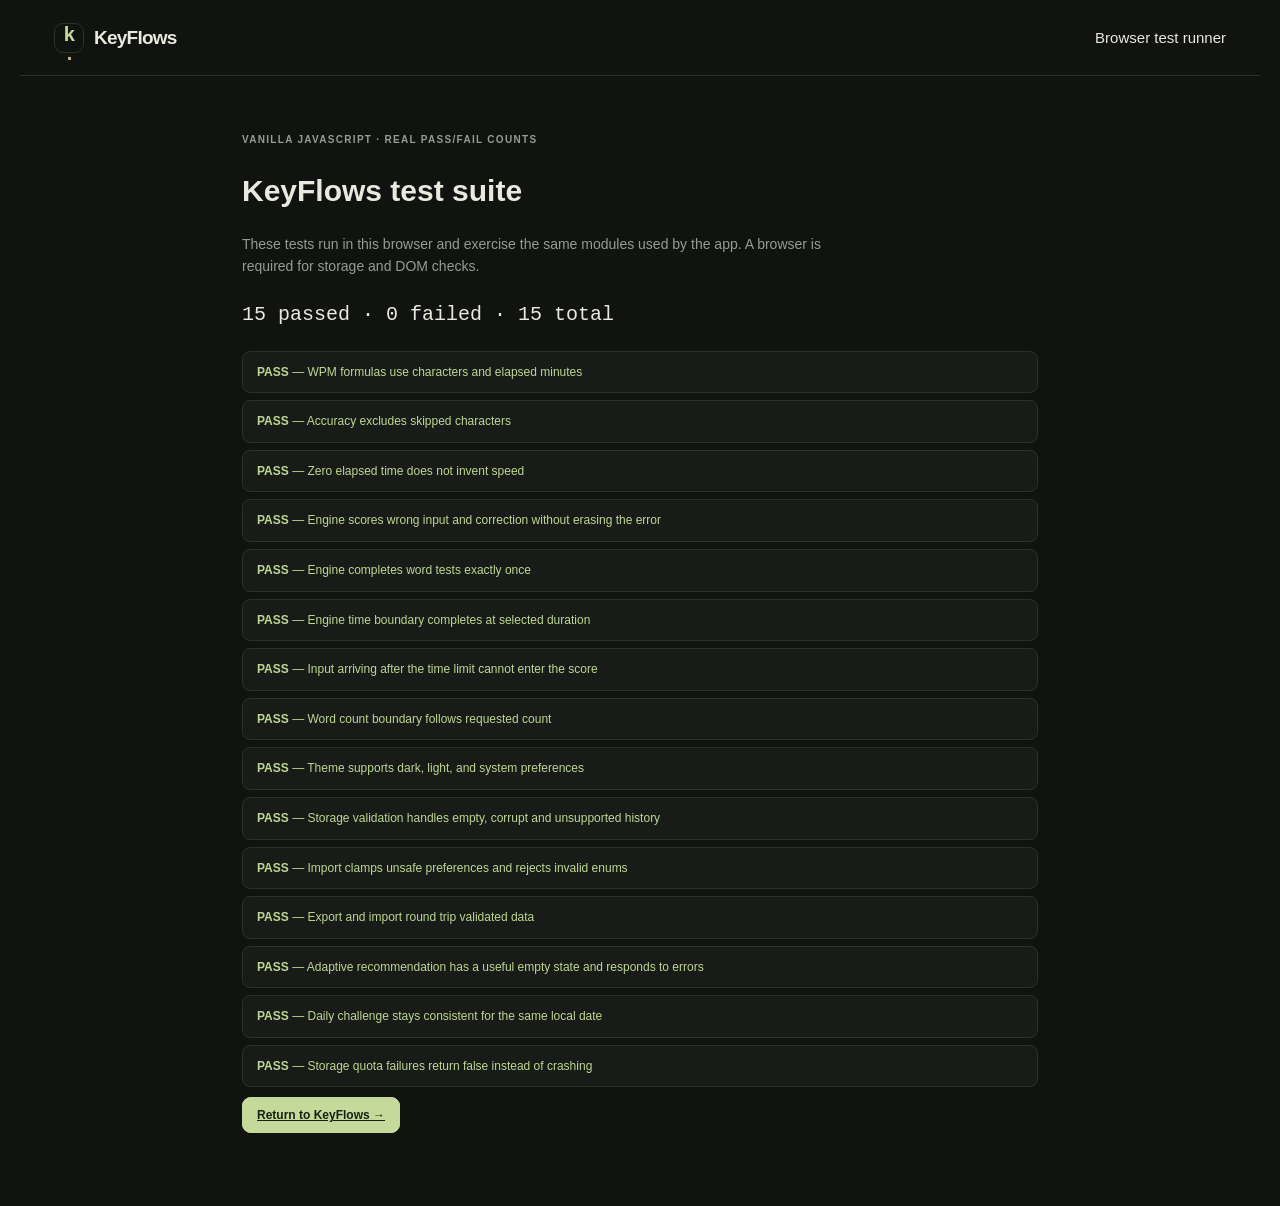
==== tests/index.html @ 038511fb "feat: build KeyFlows typing practice app" ====
<!doctype html><html lang="en"><head><meta charset="utf-8"><meta name="viewport" content="width=device-width,initial-scale=1"><title>KeyFlows browser tests</title><link rel="stylesheet" href="../css/styles.css"><link rel="stylesheet" href="../css/responsive.css"><style>main{max-width:860px}#test-results{list-style:none;padding:0}.test-result{padding:11px 14px;margin:7px 0;border:1px solid var(--line);border-radius:8px;background:var(--surface);font-size:12px}.pass{color:var(--good)}.fail{color:var(--bad)}.test-summary{font:20px var(--mono);margin:25px 0}</style></head><body><header class="topbar"><a class="brand" href="../"><span class="brand-mark">k<span>·</span></span><span>KeyFlows</span></a><span>Browser test runner</span></header><main><div class="eyebrow">VANILLA JAVASCRIPT · REAL PASS/FAIL COUNTS</div><h1>KeyFlows test suite</h1><p class="subhead">These tests run in this browser and exercise the same modules used by the app. A browser is required for storage and DOM checks.</p><div class="test-summary" id="summary" aria-live="polite">Running…</div><ul id="test-results"></ul><a class="button button-primary" href="../">Return to KeyFlows →</a></main><script type="module" src="tests.js"></script></body></html>
---- css/styles.css ----
:root{color-scheme:dark;--bg:#111311;--surface:#181b18;--surface-2:#202420;--surface-3:#272c27;--ink:#e8e9df;--muted:#969c91;--dim:#687066;--line:#2c322b;--accent:#c5d99a;--accent-ink:#152016;--warm:#d2b593;--bad:#ee8e84;--good:#bdd892;--shadow:0 24px 80px #0005;--radius:16px;--radius-sm:10px;--space:8px;--mono:ui-monospace,SFMono-Regular,Menlo,Monaco,Consolas,"Liberation Mono",monospace;--sans:Inter,-apple-system,BlinkMacSystemFont,"Segoe UI",sans-serif;--motion:180ms ease}
:root[data-theme="light"]{color-scheme:light;--bg:#f5f4ee;--surface:#fffefa;--surface-2:#eeede5;--surface-3:#e6e5dc;--ink:#242722;--muted:#70766d;--dim:#91958c;--line:#dcded4;--accent:#536d35;--accent-ink:#fff;--warm:#8a6540;--bad:#b1443a;--good:#55743c;--shadow:0 20px 60px #28301a1a}
*{box-sizing:border-box}html{scroll-behavior:smooth}body{margin:0;background:var(--bg);color:var(--ink);font:15px/1.55 var(--sans);min-height:100vh;transition:background var(--motion),color var(--motion)}button,input,select,textarea{font:inherit}button{color:inherit;cursor:pointer}button:focus-visible,a:focus-visible,select:focus-visible,input:focus-visible,textarea:focus-visible{outline:2px solid var(--accent);outline-offset:3px}button:disabled{opacity:.45;cursor:not-allowed}.sr-only{position:absolute;width:1px;height:1px;padding:0;margin:-1px;overflow:hidden;clip:rect(0,0,0,0);white-space:nowrap;border:0}.skip-link{position:fixed;top:-60px;left:16px;background:var(--accent);color:var(--accent-ink);padding:10px 16px;border-radius:8px;z-index:20}.skip-link:focus{top:12px}.topbar{height:76px;max-width:1240px;margin:auto;display:flex;align-items:center;justify-content:space-between;padding:0 34px;border-bottom:1px solid var(--line)}.brand{display:flex;align-items:center;gap:10px;color:var(--ink);text-decoration:none;font-weight:700;letter-spacing:-.04em;font-size:19px}.brand-mark{display:inline-grid;place-items:center;border:1px solid var(--line);border-radius:9px;width:30px;height:30px;font:700 20px var(--mono);color:var(--accent)}.brand-mark span{color:var(--warm)}.primary-nav{display:flex;gap:5px}.nav-link,.icon-button,.profile-pill{background:none;border:0;color:var(--muted);border-radius:9px}.nav-link{padding:9px 13px;font-size:13px}.nav-link:hover,.nav-link.active{background:var(--surface-2);color:var(--ink)}.top-actions{display:flex;align-items:center;gap:9px}.icon-button{width:38px;height:38px;border:1px solid var(--line);font-size:17px}.icon-button:hover,.profile-pill:hover{background:var(--surface-2);color:var(--ink)}.profile-pill{border:1px solid var(--line);padding:9px 12px;font-size:12px}.profile-pill span{margin-left:5px}main{max-width:1060px;margin:auto;padding:56px 32px 80px}.view{display:none;animation:appear .28s ease}.view.active{display:block}@keyframes appear{from{opacity:.5;transform:translateY(4px)}to{opacity:1;transform:none}}.hero-line{display:flex;align-items:flex-end;justify-content:space-between;margin-bottom:36px}.eyebrow{font-size:10px;font-weight:700;letter-spacing:.13em;color:var(--muted)}.live-dot,.status-dot{display:inline-block;width:7px;height:7px;background:var(--accent);border-radius:50%;margin-right:8px;vertical-align:middle}.hero-line h1,.section-heading h1{margin:10px 0 8px;font-size:clamp(36px,5vw,52px);letter-spacing:-.055em;line-height:1.08;font-weight:600}.hero-line h1 em,.section-heading h1 em{font-family:Georgia,serif;font-weight:400;color:var(--accent)}.subhead{color:var(--muted);margin:0;max-width:600px;font-size:14px}.streak-mini{display:flex;align-items:center;gap:12px;padding:13px 17px;border:1px solid var(--line);border-radius:12px;background:var(--surface);margin-bottom:3px}.streak-icon{font-size:22px;color:var(--warm)}.streak-mini b,.streak-mini small{display:block}.streak-mini b{font-size:13px}.streak-mini small{font-size:11px;color:var(--muted)}.practice-shell{border:1px solid var(--line);border-radius:18px;background:var(--surface);padding:20px 22px 14px;box-shadow:0 10px 38px #0000000a}.mode-toolbar{display:flex;align-items:center;gap:16px;flex-wrap:wrap;padding-bottom:16px;border-bottom:1px solid var(--line)}.segmented,.option-group{display:flex;align-items:center;background:var(--bg);border-radius:9px;padding:3px;gap:2px}.segment,.option{border:0;background:transparent;color:var(--muted);border-radius:7px;padding:7px 11px;font-size:12px}.segment.selected,.option.selected{background:var(--surface-3);color:var(--ink);box-shadow:0 1px 4px #0002}.option{font-family:var(--mono);padding:6px 9px}.select-wrap select,.field{border:1px solid var(--line);background:var(--surface);color:var(--ink);border-radius:8px;padding:8px 11px;font-size:12px}.toggle-label{font-size:12px;color:var(--muted);display:flex;gap:6px;align-items:center;cursor:pointer}.toggle-label input{accent-color:var(--accent);width:15px;height:15px}.hidden{display:none!important}.live-stats{display:flex;align-items:center;gap:28px;padding:21px 4px 17px}.metric{min-width:64px}.metric span,.result-metrics span,.stat-tile>span{display:block;font-size:9px;letter-spacing:.11em;color:var(--muted);font-weight:700}.metric strong{font:600 25px var(--mono);display:block;margin-top:1px}.timer-metric strong{color:var(--accent)}.timer-metric strong span{display:inline;font:400 13px var(--mono);letter-spacing:0;color:var(--muted)}.keyboard-hint{margin-left:auto;color:var(--dim);font-size:11px}kbd{font:11px var(--mono);padding:3px 6px;border:1px solid var(--line);border-radius:5px;color:var(--muted);background:var(--surface-2)}.keyboard-hint i{font-style:normal;padding:0 6px;color:var(--dim)}.typing-card{position:relative;background:var(--bg);border:1px solid var(--line);border-radius:12px;padding:17px 20px 12px;min-height:194px;cursor:text;overflow:hidden}.typing-meta,.typing-footer{display:flex;justify-content:space-between;align-items:center;color:var(--muted);font-size:11px}.text-action{background:none;border:0;color:var(--muted);padding:4px 0;font-size:11px}.text-action:hover{color:var(--accent)}.text-action span{color:var(--accent);padding-left:4px}.typing-text{height:106px;overflow:hidden;position:relative;padding-top:18px;font:20px/1.75 var(--mono);letter-spacing:.015em;color:var(--dim);word-break:break-word;user-select:none}.char{position:relative;white-space:pre}.char.correct{color:var(--ink)}.char.incorrect{color:var(--bad);background:#ee8e8420;border-radius:2px;text-decoration:underline;text-decoration-color:var(--bad);text-underline-offset:4px}.char.current:before{content:"";position:absolute;left:-1px;top:1px;bottom:0;width:2px;background:var(--accent);animation:blink 1s step-end infinite}.char.current{color:var(--ink)}@keyframes blink{50%{opacity:0}}.typing-input{position:absolute;opacity:.01;width:1px;height:1px;top:40%;left:50%;resize:none;border:0;padding:0}.start-overlay{position:absolute;inset:37px 0 36px;border:0;background:linear-gradient(90deg,transparent,#111311e8 20%,#111311e8 80%,transparent);color:var(--ink);display:flex;gap:11px;align-items:center;justify-content:center;font-size:13px;opacity:1;transition:opacity var(--motion)}:root[data-theme="light"] .start-overlay{background:linear-gradient(90deg,transparent,#f5f4eeed 20%,#f5f4eeed 80%,transparent)}.start-overlay.hidden{opacity:0;pointer-events:none}.play-icon{width:26px;height:26px;display:grid;place-items:center;border-radius:50%;background:var(--accent);color:var(--accent-ink);font-size:12px}.typing-footer{margin-top:12px;font-size:10px}.key-icon{font-size:15px;margin-right:6px}.below-practice{display:flex;align-items:center;justify-content:space-between;padding:15px 2px 0}.quiet-button{border:0;background:transparent;color:var(--muted);font-size:11px;padding:6px}.quiet-button:hover{color:var(--ink)}.quiet-button>span{font-size:16px;color:var(--accent);vertical-align:-1px;margin-right:4px}.quiet-button kbd{margin-left:5px}.privacy-note{font-size:10px;color:var(--dim)}.privacy-note span{padding:0 6px}.next-exercise{margin-top:26px;border:1px solid var(--line);border-radius:14px;background:linear-gradient(110deg,var(--surface),var(--bg));padding:20px 23px;display:flex;align-items:center;gap:16px}.next-icon,.card-icon{display:grid;place-items:center;flex:none;width:40px;height:40px;background:var(--surface-3);border-radius:12px;color:var(--accent);font-size:20px}.next-copy{flex:1}.next-copy h2{font-size:15px;margin:5px 0 2px;font-weight:600}.next-copy p{font-size:11px;color:var(--muted);margin:0}.button{border-radius:9px;padding:10px 14px;border:1px solid var(--line);font-size:12px;font-weight:600;transition:transform var(--motion),background var(--motion)}.button:hover{transform:translateY(-1px)}.button span{margin-left:8px}.button-primary{background:var(--accent);color:var(--accent-ink);border-color:var(--accent)}.button-primary:hover{filter:brightness(1.05)}.button-secondary{background:var(--surface-2);color:var(--ink)}.button-secondary:hover{background:var(--surface-3)}.button-danger{background:transparent;border-color:#b1443a66;color:var(--bad)}.section-heading{display:flex;justify-content:space-between;align-items:flex-end;margin-bottom:30px}.section-heading h1{font-size:42px}.section-heading .button{margin-bottom:5px}.practice-grid{display:grid;grid-template-columns:1.35fr 1fr;gap:16px}.coach-card,.goal-card,.chart-card,.stat-tile,.challenge-card{border:1px solid var(--line);background:var(--surface);border-radius:15px;padding:23px}.coach-card{background:linear-gradient(140deg,var(--surface),var(--surface-2));}.coach-card .card-icon{margin-bottom:21px}.coach-card h2,.goal-card h2{font-size:21px;letter-spacing:-.03em;margin:8px 0}.coach-card p,.goal-card p{font-size:12px;color:var(--muted);max-width:440px}.weakness-tags{display:flex;gap:7px;margin:20px 0}.weakness-tags span{font-size:10px;padding:5px 9px;border:1px solid var(--line);border-radius:99px;color:var(--muted)}.goal-progress{display:flex;align-items:center;gap:15px;margin:23px 0}.goal-progress b,.goal-progress small{display:block}.goal-progress b{font:15px var(--mono)}.goal-progress small{font-size:10px;color:var(--muted);margin-top:3px}.ring{width:60px;height:60px;border-radius:50%;display:grid;place-items:center;background:conic-gradient(var(--accent) 0deg,var(--surface-3) 0);position:relative}.ring:before{content:"";position:absolute;inset:6px;border-radius:50%;background:var(--surface)}.ring span{z-index:1;font:11px var(--mono)}.field-label{display:block;font-size:11px;color:var(--muted);margin:13px 0 7px}.field{width:100%;font-size:12px}.subsection-title{font-size:16px;margin:35px 0 14px}.exercise-grid,.lesson-grid{display:grid;grid-template-columns:repeat(3,1fr);gap:12px}.exercise-card,.lesson-card{border:1px solid var(--line);background:var(--surface);border-radius:12px;padding:17px;text-align:left;transition:border var(--motion),transform var(--motion)}.exercise-card:hover,.lesson-card:hover{border-color:var(--accent);transform:translateY(-2px)}.exercise-card b,.exercise-card span,.lesson-card b,.lesson-card span{display:block}.exercise-card b,.lesson-card b{font-size:13px;margin:8px 0 4px}.exercise-card span,.lesson-card span{font-size:11px;color:var(--muted)}.exercise-card i,.lesson-number{font-style:normal;color:var(--accent);font:12px var(--mono)}.lesson-card{min-height:136px}.lesson-active{margin-top:26px;border:1px solid var(--line);background:var(--surface);border-radius:15px;padding:24px}.lesson-copy h2{font-size:25px;margin:7px 0}.lesson-copy p{color:var(--muted);font-size:13px}.lesson-target{font:18px/1.8 var(--mono);color:var(--dim);padding:20px;border-radius:10px;background:var(--bg);margin:20px 0;word-break:break-word}.date-badge{border:1px solid var(--line);border-radius:9px;padding:9px 13px;font-size:11px;color:var(--muted)}.challenge-card{padding:25px}.challenge-top{display:flex;align-items:center;gap:14px}.challenge-mark{font-size:27px;color:var(--warm)}.challenge-top h2{margin:2px 0;font-size:20px}.local-badge{margin-left:auto;color:var(--muted);font-size:9px;letter-spacing:.1em;border:1px solid var(--line);border-radius:20px;padding:6px 9px}.challenge-card>p{font-size:12px;color:var(--muted)}.challenge-sample{font:17px/1.7 var(--mono);color:var(--muted);background:var(--bg);padding:18px;border-radius:9px;margin:20px 0}.challenge-bottom{display:flex;align-items:center;justify-content:space-between}.challenge-bottom strong{display:block;font:20px var(--mono);margin-top:4px}.notice{display:flex;gap:10px;margin-top:15px;padding:13px;border:1px solid var(--line);border-radius:10px;color:var(--muted);font-size:11px}.notice p{margin:0}.notice>span{color:var(--accent)}.history-list{border:1px solid var(--line);border-radius:12px;overflow:hidden;background:var(--surface)}.empty-state{color:var(--muted);font-size:12px;padding:24px;text-align:center}.history-row{display:grid;grid-template-columns:1fr 90px 80px 100px;gap:12px;padding:13px 16px;border-bottom:1px solid var(--line);align-items:center;font-size:11px}.history-row:last-child{border-bottom:0}.history-row strong{font:14px var(--mono)}.history-row small{color:var(--muted);display:block}.history-row .row-date{color:var(--muted)}.stat-grid{display:grid;grid-template-columns:repeat(4,1fr);gap:12px;margin-bottom:15px}.stat-tile strong{display:block;font:28px var(--mono);margin:12px 0 0}.stat-tile small{font-size:10px;color:var(--muted)}.charts-grid{display:grid;grid-template-columns:1fr 1fr;gap:14px}.chart-card{padding:20px}.chart-heading{display:flex;justify-content:space-between;align-items:center}.chart-heading h2{font-size:15px;margin:4px 0}.chart-unit{font:9px var(--mono);color:var(--muted)}.chart-card svg{width:100%;height:auto;margin-top:14px;overflow:visible}.chart-card svg text{fill:var(--muted);font:11px var(--sans)}.chart-card svg .grid-line{stroke:var(--line);stroke-dasharray:3 5}.chart-card svg .chart-line{fill:none;stroke:var(--accent);stroke-width:2.5}.chart-card svg .chart-area{fill:var(--accent);opacity:.11}.chart-card svg .chart-point{fill:var(--surface);stroke:var(--accent);stroke-width:2}.history-heading{display:flex;align-items:center;justify-content:space-between;margin:30px 0 12px}.history-heading h2{font-size:16px;margin:0}.history-heading span{font-size:10px;color:var(--muted)}.site-footer{max-width:1240px;margin:auto;padding:18px 34px 25px;display:flex;justify-content:space-between;border-top:1px solid var(--line);color:var(--muted);font-size:10px}.site-footer b{color:var(--warm);padding-left:3px}.dialog{border:1px solid var(--line);border-radius:18px;background:var(--surface);color:var(--ink);padding:27px;width:min(500px,calc(100vw - 30px));max-height:90vh;overflow:auto;box-shadow:var(--shadow)}dialog::backdrop{background:#080a08b8;backdrop-filter:blur(3px)}.dialog h2{margin:6px 0 20px;font-size:25px;letter-spacing:-.03em}.dialog-close{position:absolute;right:16px;top:14px;width:30px;height:30px;border:0;border-radius:50%;background:var(--surface-2);font-size:20px;color:var(--muted)}.dialog-close:hover{color:var(--ink)}.settings-section .field-label span{float:right;color:var(--dim);font-size:9px}.settings-buttons{display:flex;flex-wrap:wrap;gap:7px;margin-top:18px}.settings-buttons .button{font-size:10px}.privacy-explainer{font-size:11px;color:var(--muted);margin:20px 0 0}.result-dialog{width:min(620px,calc(100vw - 28px));padding:18px}.result-card{border:1px solid var(--line);background:var(--bg);border-radius:12px;padding:25px}.result-brand{display:flex;align-items:center;gap:8px;font-weight:700;font-size:13px}.result-brand .brand-mark{width:25px;height:25px;font-size:16px}.result-tag{margin-left:auto;font-size:9px;color:var(--muted);letter-spacing:.13em}.result-headline{margin:29px 0 18px}.result-headline h2{margin:5px 0 0;font:26px Georgia,serif;color:var(--accent)}.result-metrics{display:grid;grid-template-columns:1.3fr 1fr 1fr;border-top:1px solid var(--line);border-bottom:1px solid var(--line);padding:18px 0}.result-metrics strong{font:24px var(--mono);display:block;margin-top:4px}.result-primary strong{font-size:43px;color:var(--accent)}.result-detail{display:flex;gap:22px;padding:15px 0;color:var(--muted);font-size:10px}.result-detail b{color:var(--ink)}.result-comparison{font-size:11px;color:var(--muted);border-top:1px solid var(--line);padding-top:13px}.result-footer{font:italic 13px Georgia,serif;color:var(--warm);text-align:right;margin-top:17px}.result-actions{display:flex;align-items:center;justify-content:center;gap:9px;padding:15px 0 6px}.result-recommend{padding:10px 6px;border-top:1px solid var(--line)}.result-recommend p{font-size:11px;color:var(--muted);margin:5px 0}.formula-list p,.shortcut-list p{display:grid;grid-template-columns:130px 1fr;gap:10px;border-bottom:1px solid var(--line);padding:10px 0;margin:0;font-size:11px}.formula-list b{color:var(--accent)}.formula-list span,.shortcut-list span{color:var(--muted)}.shortcut-list h3{font-size:13px;margin:23px 0 8px}.shortcut-list p{grid-template-columns:150px 1fr;align-items:center}.shortcut-list kbd{margin-right:3px}.full-button{width:100%;margin-top:15px}.dialog>.subhead{margin:-10px 0 15px}.toast-region{position:fixed;bottom:22px;left:50%;transform:translateX(-50%);z-index:30;display:grid;gap:8px}.toast{padding:10px 15px;border-radius:9px;background:var(--surface-3);border:1px solid var(--line);box-shadow:var(--shadow);font-size:12px;animation:appear .2s ease}.field::placeholder{color:var(--dim)}
@media(prefers-reduced-motion:reduce){*,*:before,*:after{scroll-behavior:auto!important;animation-duration:.01ms!important;animation-iteration-count:1!important;transition-duration:.01ms!important}}
.milestone-card{display:grid;grid-template-columns:44px 1fr 1fr;align-items:center;gap:14px;padding:16px;border:1px solid var(--line);background:var(--surface);border-radius:12px;margin:13px 0}.level-mark{width:42px;height:42px;border-radius:50%;display:grid;place-items:center;background:var(--accent);color:var(--accent-ink);font:16px var(--mono)}.milestone-copy b,.milestone-copy span{display:block}.milestone-copy b{font-size:13px}.milestone-copy span{font-size:10px;color:var(--muted)}.xp-track{height:6px;border-radius:6px;background:var(--surface-3);overflow:hidden}.xp-track span{display:block;width:0;height:100%;background:var(--accent);transition:width .3s ease}.badge-grid{display:grid;grid-template-columns:repeat(5,1fr);gap:8px;margin-top:10px}.badge{display:flex;align-items:center;gap:7px;padding:9px;border:1px solid var(--line);background:var(--surface);border-radius:9px;color:var(--dim);font-size:9px}.badge span{font-size:14px}.badge.earned{border-color:color-mix(in srgb,var(--accent) 45%,var(--line));color:var(--ink)}.badge.earned span{color:var(--accent)}.challenge-actions{display:flex;gap:8px;flex-wrap:wrap;justify-content:flex-end}.result-trend{font-size:10px;color:var(--muted);padding:10px 0 0}.char.correct{text-decoration:underline;text-decoration-style:dotted;text-decoration-color:var(--good);text-underline-offset:4px}
---- css/responsive.css ----
@media(max-width:900px){.topbar{padding:0 22px}.primary-nav{gap:0}.nav-link{padding:9px}.profile-pill span{display:none}main{padding:45px 24px 65px}.mode-toolbar{gap:10px}.live-stats{gap:19px}.keyboard-hint{font-size:0}.keyboard-hint kbd,.keyboard-hint i{font-size:10px}.stat-grid{grid-template-columns:repeat(2,1fr)}}
@media(max-width:650px){.topbar{height:auto;min-height:66px;flex-wrap:wrap;padding:12px 17px;gap:10px}.brand{font-size:17px}.primary-nav{order:3;overflow:auto;width:100%;justify-content:space-between}.nav-link{font-size:11px;padding:7px 9px;white-space:nowrap}.top-actions{margin-left:auto}.top-actions .profile-pill{display:none}main{padding:34px 16px 55px}.hero-line{align-items:flex-start;gap:15px;flex-direction:column;margin-bottom:25px}.hero-line h1,.section-heading h1{font-size:38px}.streak-mini{padding:8px 11px}.practice-shell{padding:13px 12px 10px}.mode-toolbar{gap:8px}.segmented{order:0}.select-wrap{margin-left:auto}.toggle-label{font-size:10px}.live-stats{display:grid;grid-template-columns:repeat(4,1fr);gap:8px;padding:17px 3px 13px}.metric{min-width:0}.metric strong{font-size:20px}.keyboard-hint{grid-column:1/-1;margin:0;font-size:10px}.keyboard-hint kbd,.keyboard-hint i{font-size:9px}.typing-card{padding:13px;min-height:190px}.typing-text{font-size:17px;height:110px;line-height:1.7}.typing-meta{font-size:9px}.typing-footer{font-size:9px}.below-practice{gap:5px;flex-wrap:wrap}.privacy-note{order:3;width:100%;text-align:center}.quiet-button{font-size:10px}.next-exercise{align-items:flex-start;flex-wrap:wrap;padding:16px;gap:11px}.next-copy{min-width:calc(100% - 55px)}.next-exercise .button{margin-left:51px}.section-heading{align-items:flex-start;gap:10px;flex-direction:column}.section-heading h1{font-size:34px}.section-heading .button{margin:0}.practice-grid,.charts-grid{grid-template-columns:1fr}.exercise-grid,.lesson-grid{grid-template-columns:1fr 1fr}.coach-card,.goal-card,.chart-card,.challenge-card{padding:17px}.stat-grid{gap:8px}.stat-tile{padding:13px}.stat-tile strong{font-size:23px}.stat-tile>span{font-size:8px}.stat-tile small{font-size:9px}.challenge-top{flex-wrap:wrap}.local-badge{margin-left:0}.challenge-bottom{align-items:flex-start;gap:14px;flex-direction:column}.challenge-actions{justify-content:flex-start}.history-row{grid-template-columns:1fr 58px 65px;gap:7px;padding:11px}.history-row .row-date{display:none}.site-footer{padding:16px;gap:8px;flex-wrap:wrap}.site-footer>span:nth-child(2){display:none}.result-detail{gap:11px;flex-wrap:wrap}.result-metrics strong{font-size:20px}.result-primary strong{font-size:36px}.result-card{padding:18px}.result-actions{flex-wrap:wrap}.formula-list p{grid-template-columns:95px 1fr}.shortcut-list p{grid-template-columns:130px 1fr}.milestone-card{grid-template-columns:42px 1fr}.xp-track{grid-column:1/-1}.badge-grid{grid-template-columns:repeat(2,1fr)}}
@media(max-width:390px){.segment{padding:7px 8px;font-size:10px}.option{padding:6px 7px}.toggle-label{font-size:9px}.typing-text{font-size:15px}.exercise-grid,.lesson-grid{grid-template-columns:1fr}.streak-mini{width:100%}}
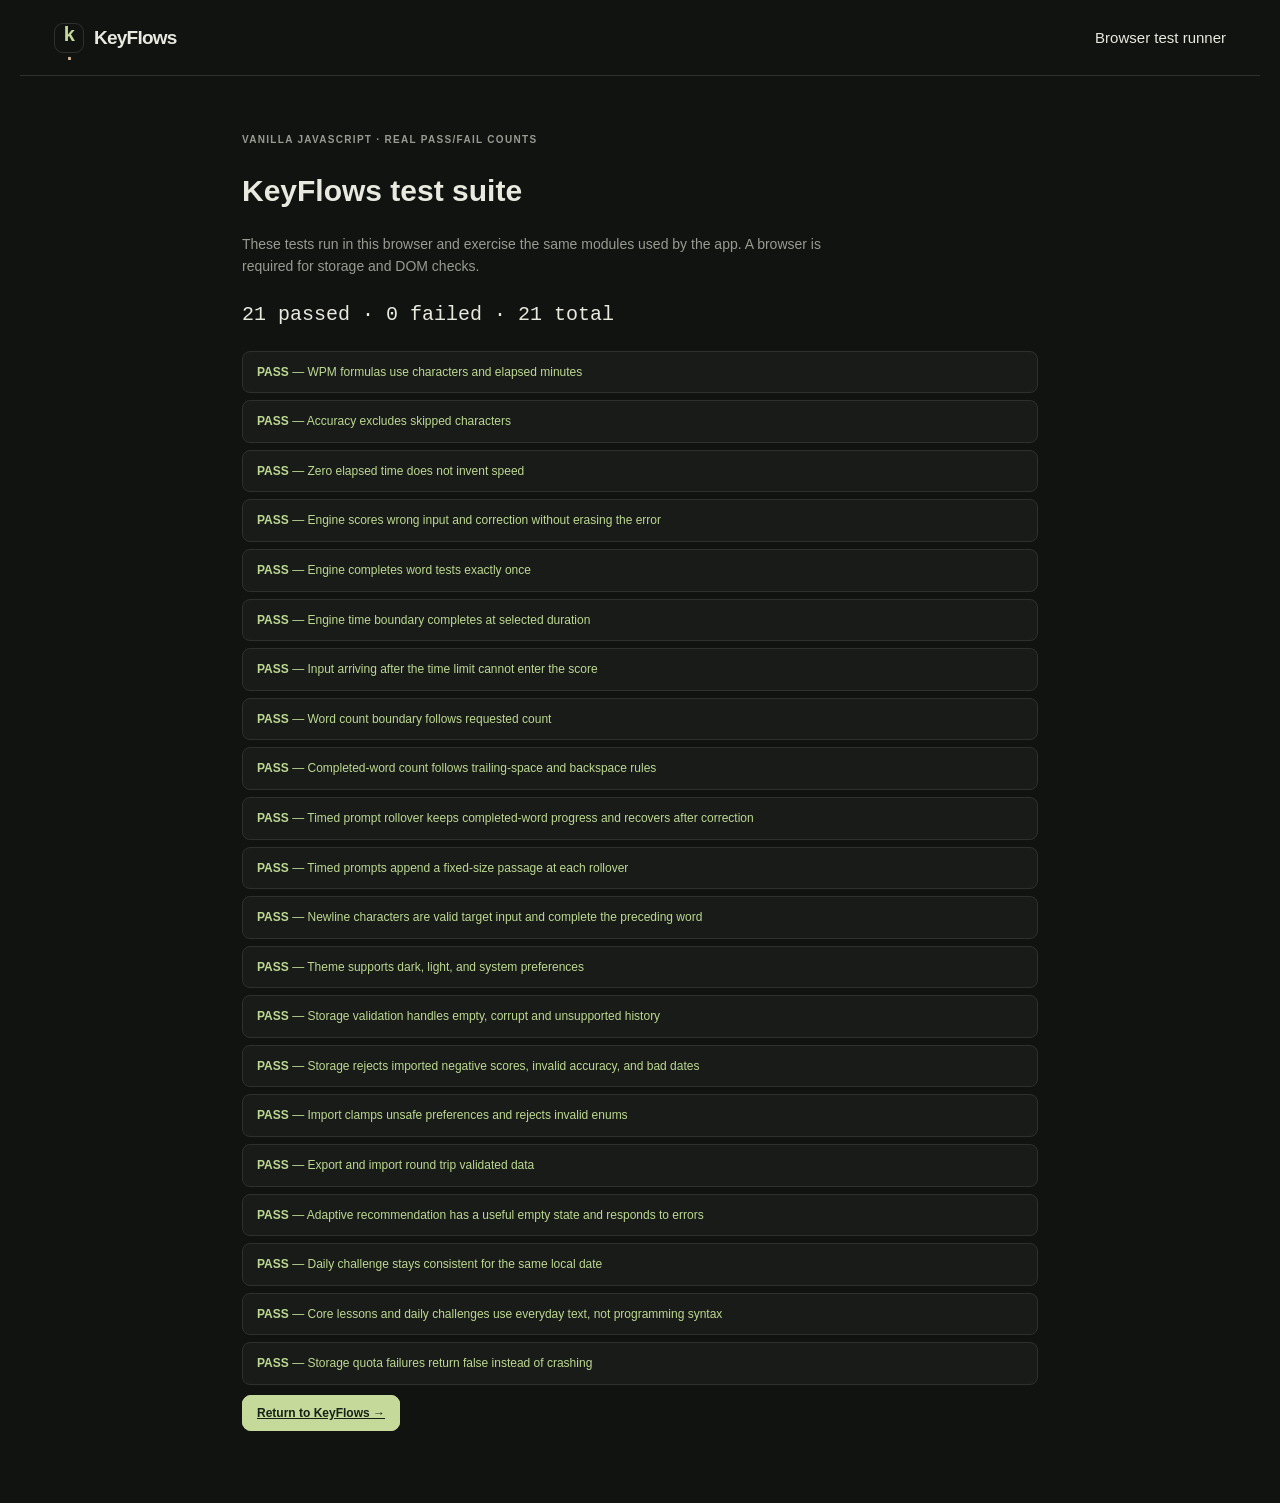
==== commit b2ab203e: "fix: polish KeyFlows typing experience" ====
--- a/tests/index.html
+++ b/tests/index.html
@@ -1 +1 @@
-<!doctype html><html lang="en"><head><meta charset="utf-8"><meta name="viewport" content="width=device-width,initial-scale=1"><title>KeyFlows browser tests</title><link rel="stylesheet" href="../css/styles.css"><link rel="stylesheet" href="../css/responsive.css"><style>main{max-width:860px}#test-results{list-style:none;padding:0}.test-result{padding:11px 14px;margin:7px 0;border:1px solid var(--line);border-radius:8px;background:var(--surface);font-size:12px}.pass{color:var(--good)}.fail{color:var(--bad)}.test-summary{font:20px var(--mono);margin:25px 0}</style></head><body><header class="topbar"><a class="brand" href="../"><span class="brand-mark">k<span>·</span></span><span>KeyFlows</span></a><span>Browser test runner</span></header><main><div class="eyebrow">VANILLA JAVASCRIPT · REAL PASS/FAIL COUNTS</div><h1>KeyFlows test suite</h1><p class="subhead">These tests run in this browser and exercise the same modules used by the app. A browser is required for storage and DOM checks.</p><div class="test-summary" id="summary" aria-live="polite">Running…</div><ul id="test-results"></ul><a class="button button-primary" href="../">Return to KeyFlows →</a></main><script type="module" src="tests.js"></script></body></html>
+<!doctype html><html lang="en"><head><meta charset="utf-8"><meta name="viewport" content="width=device-width,initial-scale=1"><title>KeyFlows browser tests</title><link rel="stylesheet" href="../css/styles.css"><link rel="stylesheet" href="../css/responsive.css"><style>main{max-width:860px}#test-results{list-style:none;padding:0}.test-result{padding:11px 14px;margin:7px 0;border:1px solid var(--line);border-radius:8px;background:var(--surface);font-size:12px}.pass{color:var(--good)}.fail{color:var(--bad)}.test-summary{font:20px var(--mono);margin:25px 0}</style></head><body><header class="topbar"><a class="brand" href="../"><span class="brand-mark">k<span>·</span></span><span>KeyFlows</span></a><span>Browser test runner</span></header><main><div class="eyebrow">VANILLA JAVASCRIPT · REAL PASS/FAIL COUNTS</div><h1>KeyFlows test suite</h1><p class="subhead">These tests run in this browser and exercise the same modules used by the app. A browser is required for storage and DOM checks.</p><div class="test-summary" id="summary" aria-live="polite">Running…</div><ul id="test-results"></ul><a class="button button-primary" href="../">Return to KeyFlows →</a></main><script type="module" src="tests.js?v=1.1.3"></script></body></html>
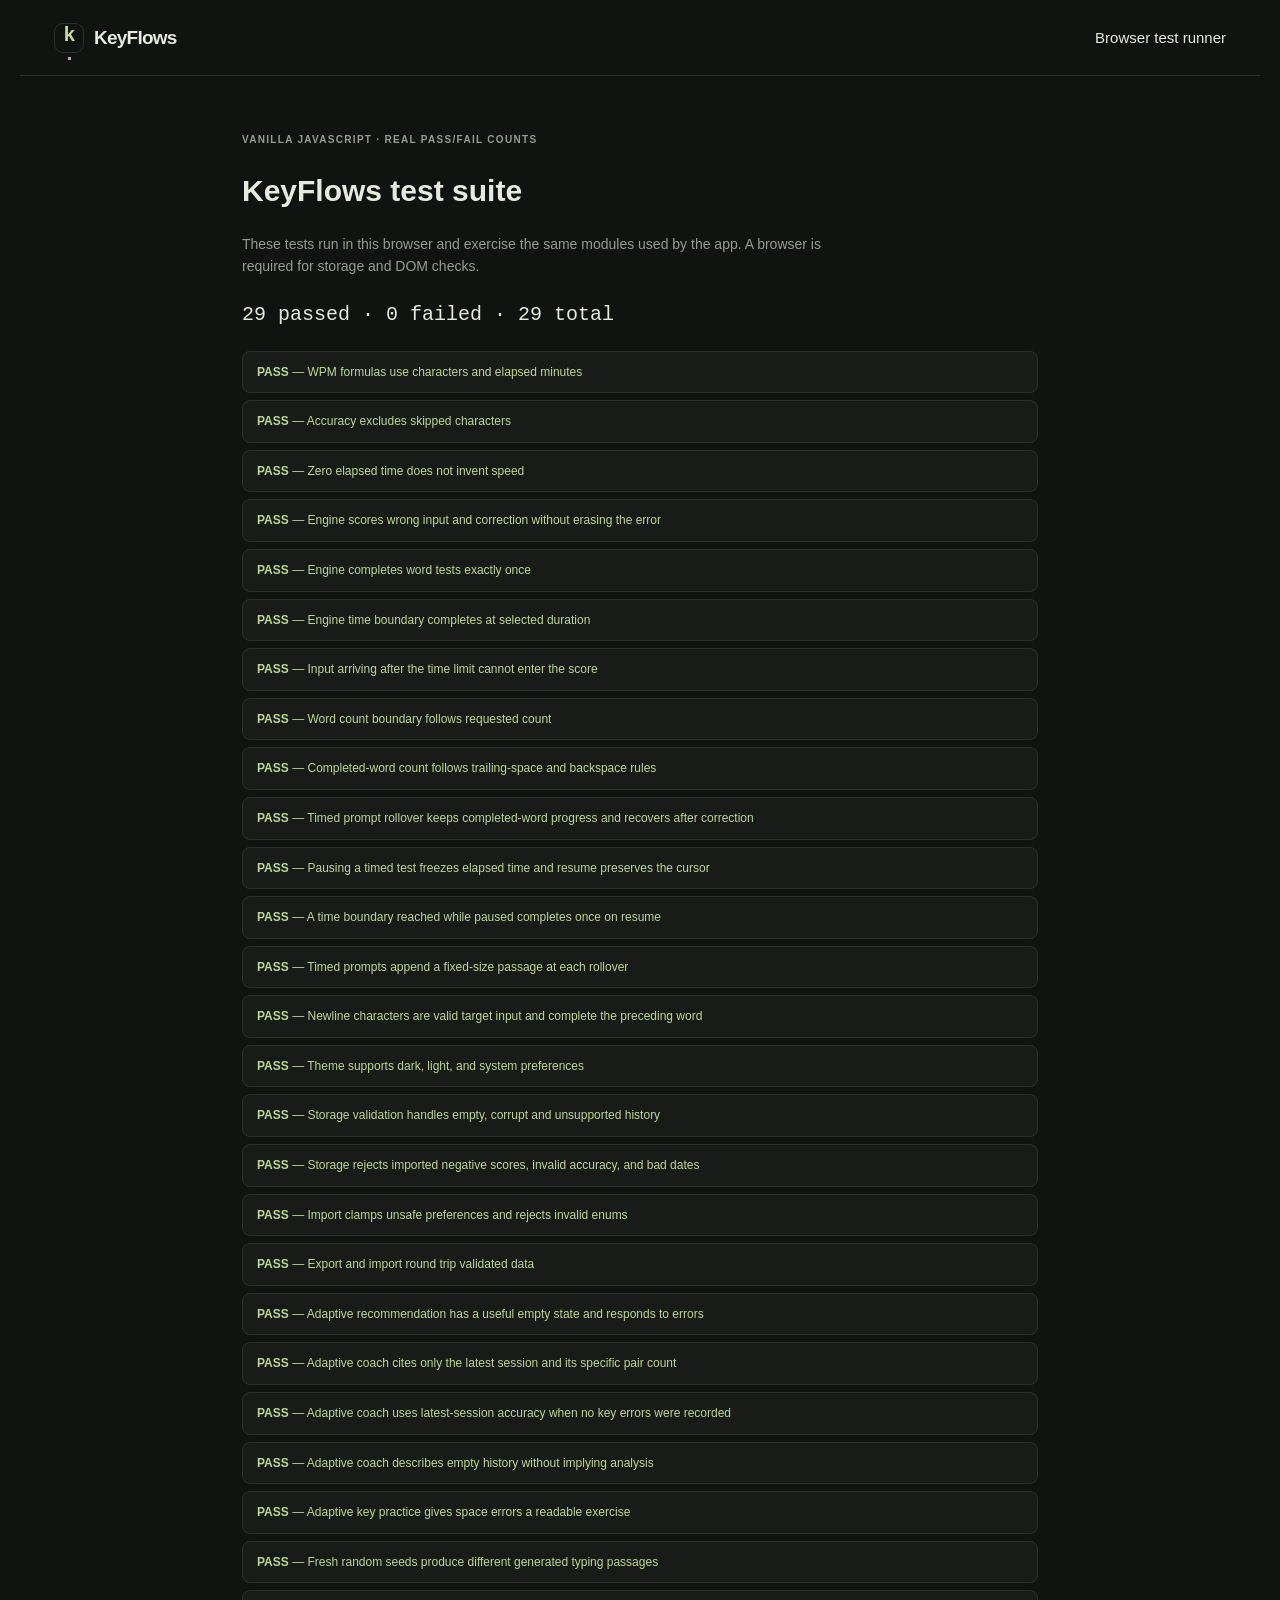
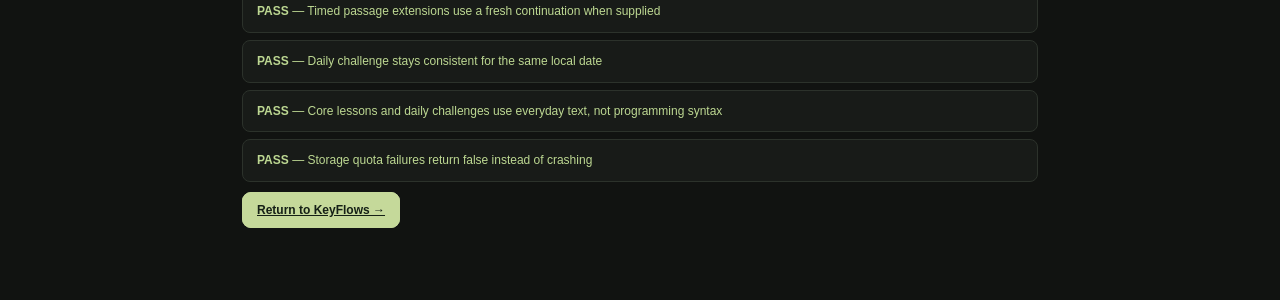
==== commit 50e5a366: "feat: personalize and polish KeyFlows practice Expand and clarify the typing stage, randomize genera" ====
--- a/tests/index.html
+++ b/tests/index.html
@@ -1 +1,33 @@
-<!doctype html><html lang="en"><head><meta charset="utf-8"><meta name="viewport" content="width=device-width,initial-scale=1"><title>KeyFlows browser tests</title><link rel="stylesheet" href="../css/styles.css"><link rel="stylesheet" href="../css/responsive.css"><style>main{max-width:860px}#test-results{list-style:none;padding:0}.test-result{padding:11px 14px;margin:7px 0;border:1px solid var(--line);border-radius:8px;background:var(--surface);font-size:12px}.pass{color:var(--good)}.fail{color:var(--bad)}.test-summary{font:20px var(--mono);margin:25px 0}</style></head><body><header class="topbar"><a class="brand" href="../"><span class="brand-mark">k<span>·</span></span><span>KeyFlows</span></a><span>Browser test runner</span></header><main><div class="eyebrow">VANILLA JAVASCRIPT · REAL PASS/FAIL COUNTS</div><h1>KeyFlows test suite</h1><p class="subhead">These tests run in this browser and exercise the same modules used by the app. A browser is required for storage and DOM checks.</p><div class="test-summary" id="summary" aria-live="polite">Running…</div><ul id="test-results"></ul><a class="button button-primary" href="../">Return to KeyFlows →</a></main><script type="module" src="tests.js?v=1.1.3"></script></body></html>
+<!doctype html>
+<html lang="en">
+<head>
+  <meta charset="utf-8">
+  <meta name="viewport" content="width=device-width,initial-scale=1">
+  <title>KeyFlows browser tests</title>
+  <link rel="stylesheet" href="../css/styles.css">
+  <link rel="stylesheet" href="../css/responsive.css">
+  <style>
+    main{max-width:860px}
+    #test-results{list-style:none;padding:0}
+    .test-result{padding:11px 14px;margin:7px 0;border:1px solid var(--line);border-radius:8px;background:var(--surface);font-size:12px}
+    .pass{color:var(--good)}
+    .fail{color:var(--bad)}
+    .test-summary{font:20px var(--mono);margin:25px 0}
+  </style>
+</head>
+<body>
+  <header class="topbar">
+    <a class="brand" href="../"><span class="brand-mark">k<span>·</span></span><span>KeyFlows</span></a>
+    <span>Browser test runner</span>
+  </header>
+  <main>
+    <div class="eyebrow">VANILLA JAVASCRIPT · REAL PASS/FAIL COUNTS</div>
+    <h1>KeyFlows test suite</h1>
+    <p class="subhead">These tests run in this browser and exercise the same modules used by the app. A browser is required for storage and DOM checks.</p>
+    <div class="test-summary" id="summary" aria-live="polite">Running…</div>
+    <ul id="test-results"></ul>
+    <a class="button button-primary" href="../">Return to KeyFlows →</a>
+  </main>
+  <script type="module" src="tests.js?v=1.1.6"></script>
+</body>
+</html>
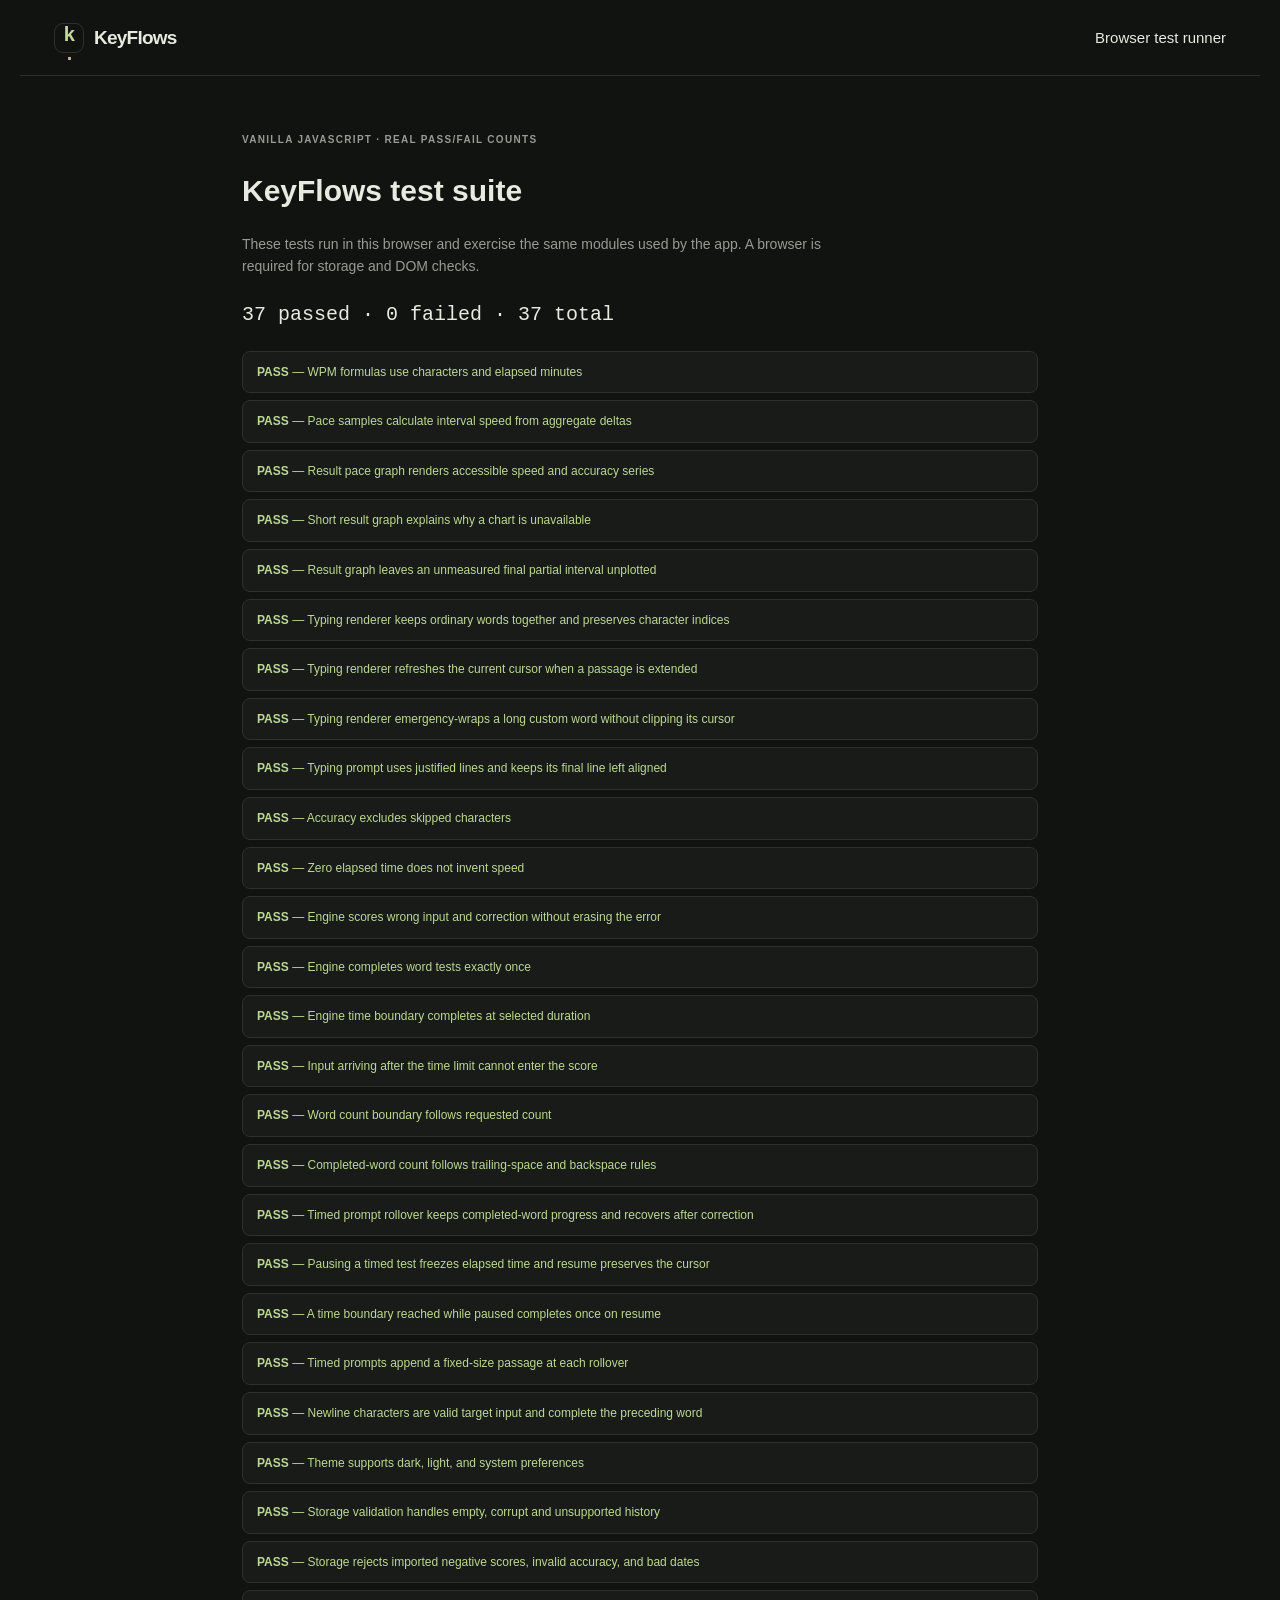
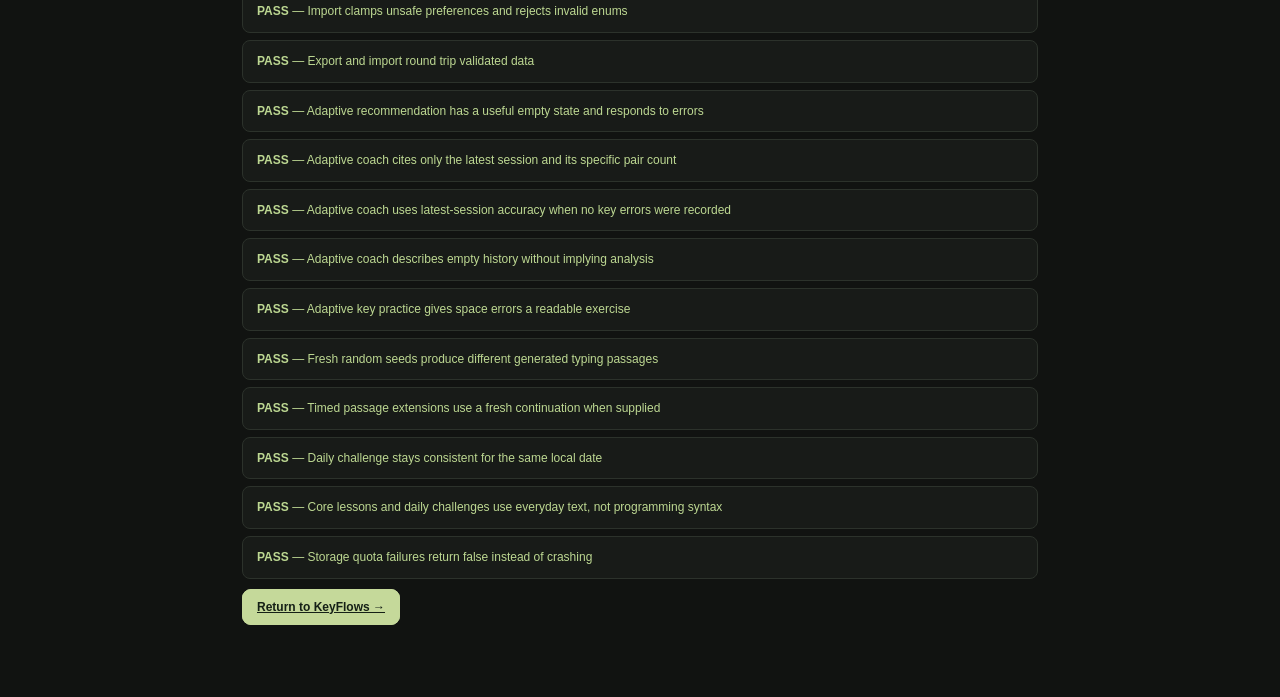
==== commit a15a4b17: "feat: add session pace graph and improve wrapping Show interval net and raw pace with cumulative acc" ====
--- a/tests/index.html
+++ b/tests/index.html
@@ -6,6 +6,7 @@
   <title>KeyFlows browser tests</title>
   <link rel="stylesheet" href="../css/styles.css">
   <link rel="stylesheet" href="../css/responsive.css">
+  <link rel="stylesheet" href="../css/accessibility.css?v=1.1.2">
   <style>
     main{max-width:860px}
     #test-results{list-style:none;padding:0}
@@ -28,6 +29,6 @@
     <ul id="test-results"></ul>
     <a class="button button-primary" href="../">Return to KeyFlows →</a>
   </main>
-  <script type="module" src="tests.js?v=1.1.6"></script>
+  <script type="module" src="tests.js?v=1.3.4"></script>
 </body>
 </html>
--- a/css/accessibility.css
+++ b/css/accessibility.css
@@ -0,0 +1,412 @@
+/* Small, targeted usability improvements layered over the visual system. */
+:root{--chart-accuracy:#83b8d8}
+:root[data-theme="light"]{--chart-accuracy:#356882}
+.typing-card:focus-within {
+  outline: 2px solid var(--accent);
+  outline-offset: 3px;
+}
+
+.typing-card {
+  --typing-progress: 0%;
+  transition: border-color 140ms ease, box-shadow 140ms ease;
+}
+
+.typing-card::after {
+  content: "";
+  position: absolute;
+  left: 0;
+  bottom: 0;
+  width: var(--typing-progress);
+  height: 2px;
+  border-radius: 0 2px 0 0;
+  background: var(--accent);
+  transition: width 120ms linear;
+  pointer-events: none;
+}
+
+.typing-card:hover,
+.typing-card.is-running {
+  border-color: color-mix(in srgb, var(--accent) 42%, var(--line));
+}
+
+.typing-card.is-running {
+  box-shadow: inset 0 0 0 1px color-mix(in srgb, var(--accent) 8%, transparent);
+}
+
+/* Keep the upcoming glyph visually neutral; show only the cursor after typing begins. */
+.typing-text .char.current {
+  color: inherit;
+}
+
+.typing-text:not(.is-started) .char.current::before {
+  opacity: 0;
+}
+
+/* Keep per-character feedback calm: typed letters use contrast alone, and an
+   error uses color plus a light surface tint without decorative underlines. */
+.typing-text .char.correct,
+.typing-text .char.incorrect {
+  text-decoration: none;
+}
+
+.typing-text .char.incorrect {
+  background: color-mix(in srgb, var(--bad) 12%, transparent);
+}
+
+.result-pace {
+  margin: 14px 0 4px;
+  padding: 15px 14px 11px;
+  border: 1px solid var(--line);
+  border-radius: 11px;
+  background: var(--surface);
+}
+
+.result-pace-heading,
+.result-legend {
+  display: flex;
+  align-items: center;
+  flex-wrap: wrap;
+  gap: 8px 16px;
+}
+
+.result-pace-heading {
+  justify-content: space-between;
+}
+
+.result-pace-note,
+.result-pace-explainer {
+  color: var(--muted);
+  font-size: 10px;
+}
+
+.result-legend {
+  gap: 8px 17px;
+  margin: 10px 0 0;
+  color: var(--muted);
+  font-size: 10px;
+}
+
+.result-legend span {
+  display: inline-flex;
+  align-items: center;
+  gap: 6px;
+}
+
+.result-legend span::before {
+  content: "";
+  display: inline-block;
+  width: 18px;
+  border-top: 2px solid var(--accent);
+}
+
+.result-legend .legend-raw::before {
+  border-color: var(--warm);
+  border-top-style: dashed;
+}
+
+.result-legend .legend-accuracy::before {
+  border-color: var(--chart-accuracy);
+  border-top-style: dotted;
+}
+
+.result-chart {
+  display: block;
+  width: 100%;
+  height: auto;
+  margin: 2px 0 0;
+  overflow: visible;
+}
+
+.result-chart[hidden] {
+  display: none;
+}
+
+.result-grid {
+  stroke: var(--line);
+  stroke-dasharray: 3 5;
+}
+
+.result-grid-soft {
+  stroke-dasharray: 2 6;
+}
+
+.result-axis-label,
+.result-axis-title {
+  fill: var(--muted);
+  font: 10px var(--sans);
+}
+
+.result-axis-title {
+  font-size: 9px;
+  font-weight: 700;
+  letter-spacing: .08em;
+}
+
+.result-series {
+  fill: none;
+  stroke-width: 2.5;
+  stroke-linejoin: round;
+  stroke-linecap: round;
+  vector-effect: non-scaling-stroke;
+}
+
+.result-net {
+  stroke: var(--accent);
+}
+
+.result-raw {
+  stroke: var(--warm);
+  stroke-dasharray: 6 4;
+}
+
+.result-accuracy {
+  stroke: var(--chart-accuracy);
+  stroke-dasharray: 2 4;
+}
+
+.result-chart-empty {
+  margin: 12px 0 0;
+  padding: 15px;
+  border-radius: 8px;
+  background: var(--surface-2);
+  color: var(--muted);
+  font-size: 11px;
+}
+
+.result-chart-summary {
+  margin: 7px 0 0;
+  color: var(--muted);
+  font-size: 11px;
+}
+
+.result-pace-explainer {
+  margin: 3px 0 0;
+}
+
+@media (max-width: 480px) {
+  .result-pace {
+    padding: 12px 9px 9px;
+  }
+
+  .result-pace-note {
+    width: 100%;
+  }
+
+  .result-legend {
+    gap: 7px 11px;
+    font-size: 9px;
+  }
+}
+
+.mode-toolbar {
+  border: 0;
+  border-bottom: 1px solid var(--line);
+  min-width: 0;
+  margin: 0;
+  padding: 0 0 16px;
+}
+
+.brand sup {
+  color: var(--warm);
+  font-size: 9px;
+  margin-left: 2px;
+  vertical-align: super;
+}
+
+.site-footer a,
+.dialog a {
+  color: var(--accent);
+  text-underline-offset: 3px;
+}
+
+/* Give the actual practice passage room to breathe. The passage stays the
+   visual anchor while the controls remain compact and easy to scan. */
+.practice-shell {
+  padding: 22px 26px 17px;
+  border-radius: 20px;
+  box-shadow: 0 18px 54px #00000016;
+}
+
+.live-stats {
+  gap: clamp(24px, 4vw, 48px);
+  padding-top: 23px;
+  padding-bottom: 20px;
+}
+
+.typing-card {
+  min-height: 294px;
+  padding: 19px 23px 14px;
+  border-radius: 15px;
+}
+
+.typing-text {
+  height: 206px;
+  padding-top: 23px;
+  font-size: 24px;
+  line-height: 1.72;
+  letter-spacing: .01em;
+  text-align: justify;
+  text-align-last: left;
+  text-justify: inter-word;
+  word-break: normal;
+  overflow-wrap: normal;
+  hyphens: none;
+}
+
+.typing-text .typing-word {
+  white-space: nowrap;
+}
+
+.typing-text .char.whitespace {
+  white-space: pre-wrap;
+}
+
+.typing-text .typing-word.typing-word-long {
+  white-space: normal;
+  word-break: break-all;
+  overflow-wrap: anywhere;
+}
+
+.start-overlay {
+  inset-block: 42px 43px;
+  font-size: 14px;
+}
+
+@media (max-width: 650px) {
+  main {
+    padding-top: 24px;
+  }
+
+  .hero-line {
+    flex-direction: row;
+    align-items: flex-start;
+    gap: 10px;
+    margin-bottom: 18px;
+  }
+
+  .hero-line > div:first-child {
+    min-width: 0;
+    flex: 1;
+  }
+
+  .hero-line h1 {
+    margin: 5px 0 5px;
+    font-size: clamp(29px, 8vw, 34px);
+  }
+
+  .hero-line .eyebrow {
+    font-size: 8px;
+    letter-spacing: .1em;
+  }
+
+  .hero-line .subhead {
+    max-width: 30ch;
+    font-size: 11px;
+    line-height: 1.4;
+  }
+
+  .streak-mini {
+    flex: none;
+    width: auto;
+    gap: 7px;
+    margin-top: 20px;
+    padding: 8px 9px;
+  }
+
+  .streak-mini small {
+    display: none;
+  }
+
+  .streak-icon {
+    font-size: 16px;
+  }
+
+  .streak-mini b {
+    font-size: 10px;
+    white-space: nowrap;
+  }
+
+  .practice-shell {
+    padding: 14px 13px 11px;
+    border-radius: 16px;
+  }
+
+  .live-stats {
+    gap: 9px;
+    padding: 16px 3px 14px;
+  }
+
+  .typing-card {
+    min-height: 260px;
+    padding: 14px 15px 12px;
+  }
+
+  .typing-text {
+    height: 176px;
+    padding-top: 18px;
+    font-size: 20px;
+    line-height: 1.68;
+  }
+
+  .start-overlay {
+    inset-block: 39px 42px;
+  }
+}
+
+@media (max-width: 390px) {
+  .mode-toolbar {
+    display: grid;
+    grid-template-columns: repeat(2, minmax(0, 1fr));
+    align-items: center;
+    gap: 7px;
+  }
+
+  .mode-toolbar .segmented,
+  .mode-toolbar .option-group,
+  .mode-toolbar .select-wrap {
+    grid-column: 1 / -1;
+    width: 100%;
+  }
+
+  .mode-toolbar .option-group {
+    justify-content: space-between;
+  }
+
+  .mode-toolbar .select-wrap {
+    margin: 0;
+  }
+
+  .typing-card {
+    min-height: 245px;
+  }
+
+  .typing-text {
+    height: 160px;
+    font-size: 20px;
+  }
+}
+
+@media (max-width: 350px) {
+  .typing-text {
+    font-size: 18px;
+  }
+}
+
+@media (max-width: 390px) {
+  .mode-toolbar {
+    gap: 8px;
+  }
+
+  .mode-toolbar .segmented {
+    width: 100%;
+  }
+
+  .mode-toolbar .segment {
+    flex: 1;
+    padding-inline: 5px;
+  }
+
+  .mode-toolbar .select-wrap {
+    margin-left: 0;
+  }
+}
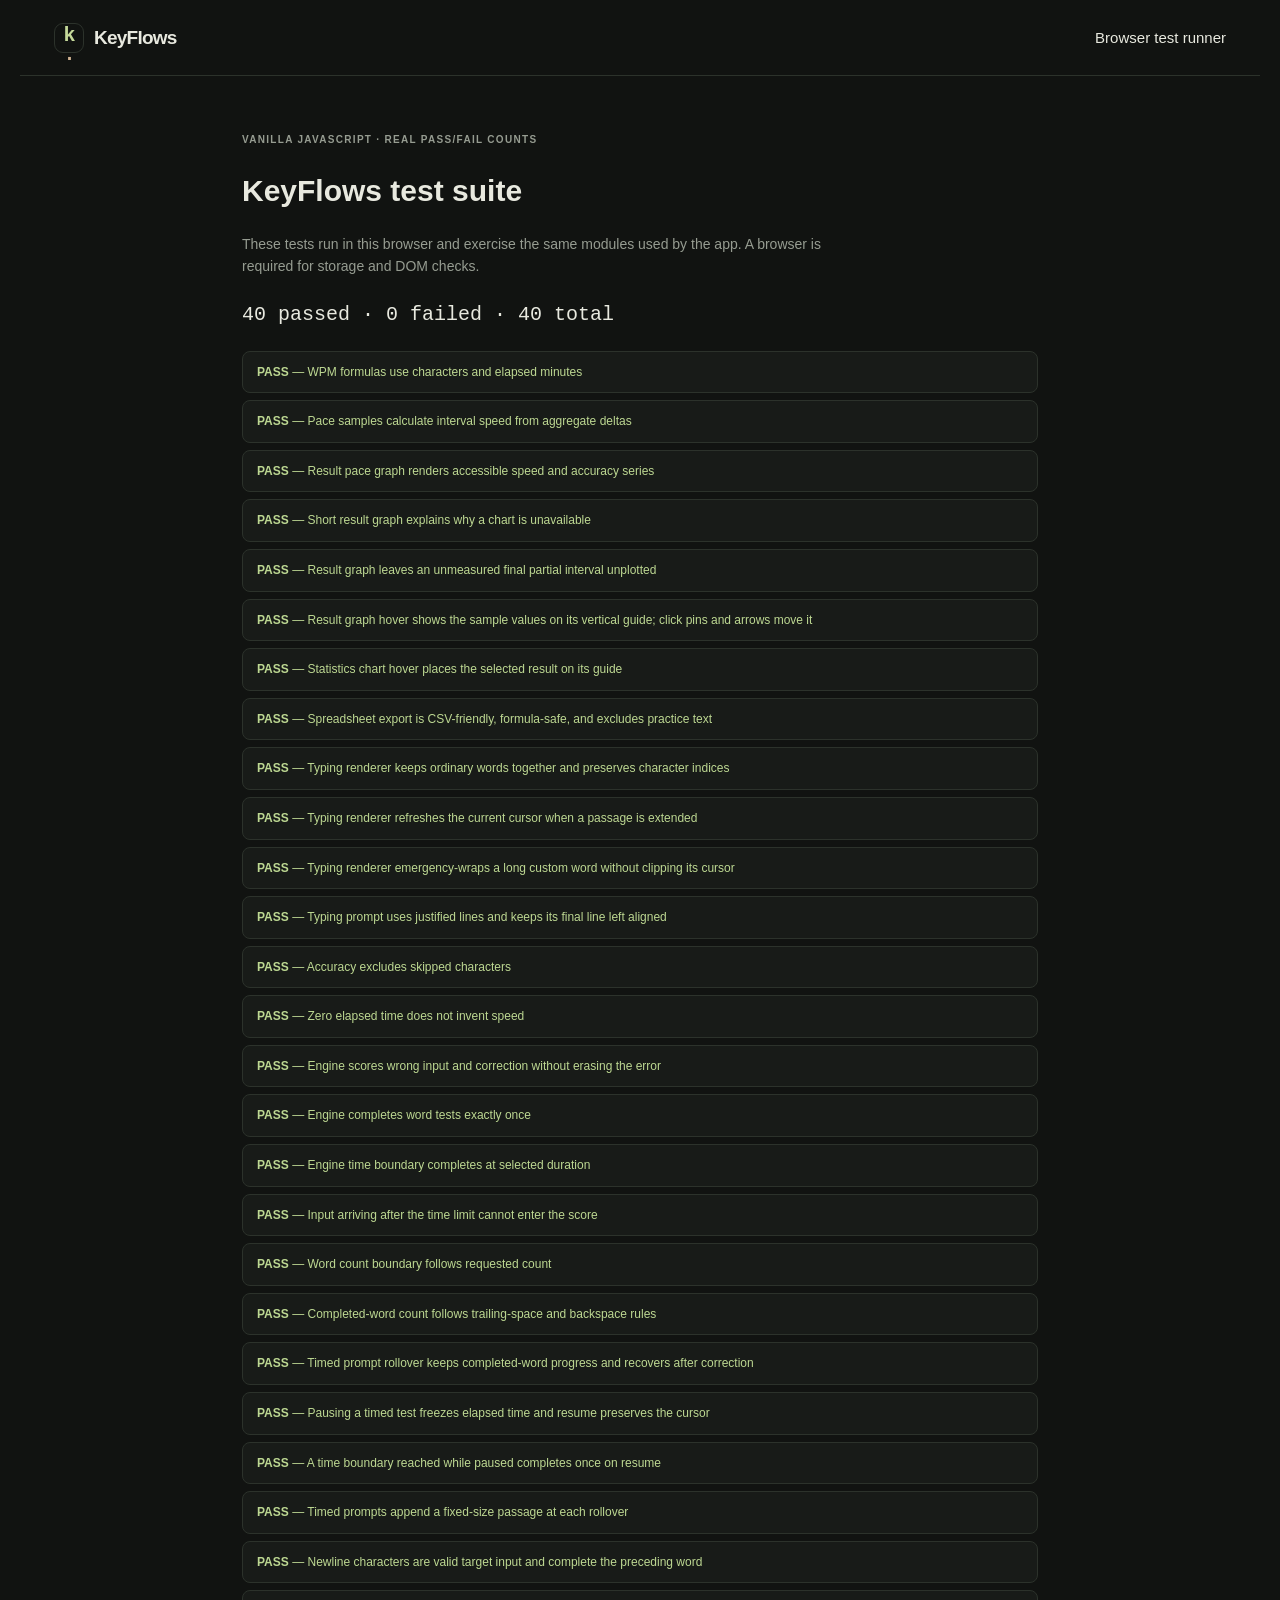
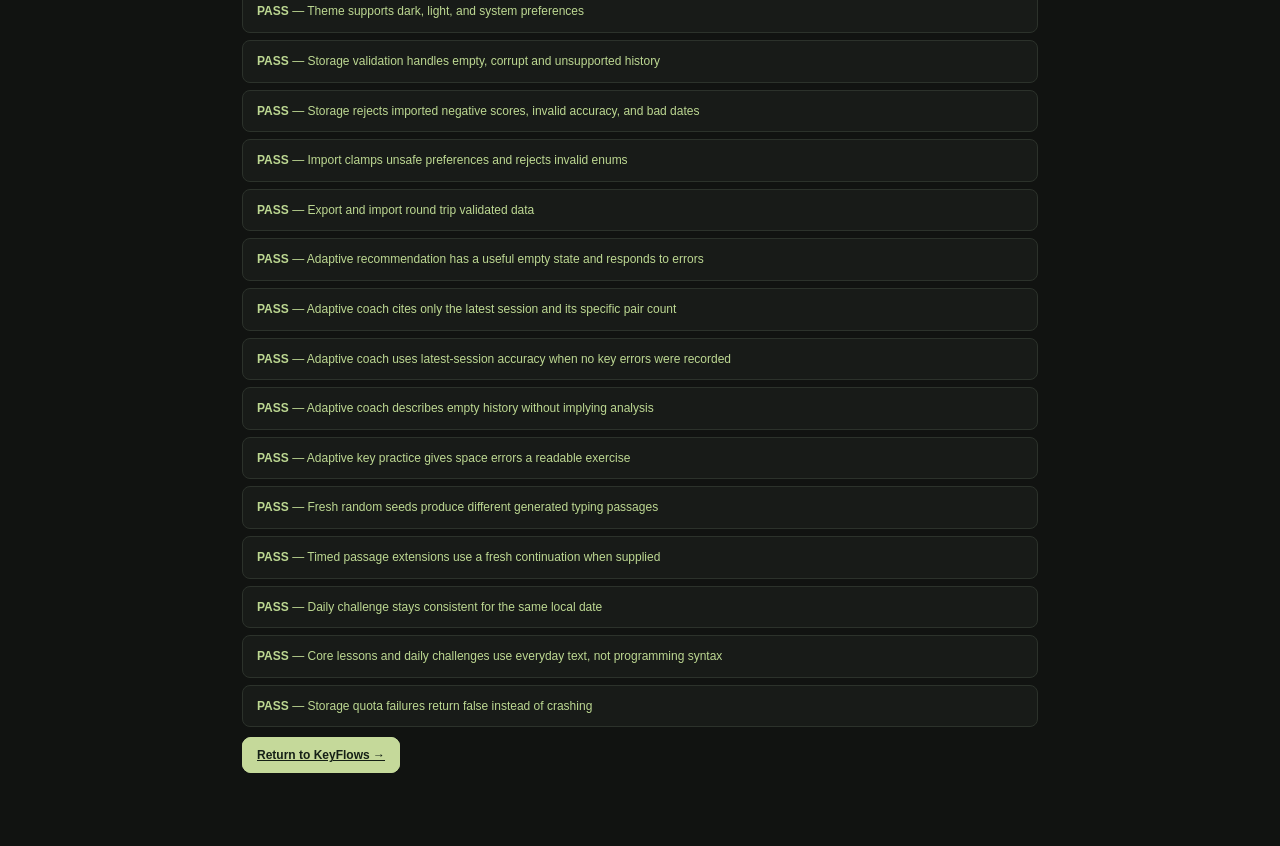
==== commit b1ff9135: "Improve result graph interactions and CSV exports" ====
--- a/tests/index.html
+++ b/tests/index.html
@@ -6,7 +6,7 @@
   <title>KeyFlows browser tests</title>
   <link rel="stylesheet" href="../css/styles.css">
   <link rel="stylesheet" href="../css/responsive.css">
-  <link rel="stylesheet" href="../css/accessibility.css?v=1.1.2">
+  <link rel="stylesheet" href="../css/accessibility.css?v=1.1.4">
   <style>
     main{max-width:860px}
     #test-results{list-style:none;padding:0}
@@ -29,6 +29,6 @@
     <ul id="test-results"></ul>
     <a class="button button-primary" href="../">Return to KeyFlows →</a>
   </main>
-  <script type="module" src="tests.js?v=1.3.4"></script>
+  <script type="module" src="tests.js?v=1.5.3"></script>
 </body>
 </html>
--- a/css/accessibility.css
+++ b/css/accessibility.css
@@ -181,6 +181,95 @@
 
 .result-pace-explainer {
   margin: 3px 0 0;
+}
+
+.result-focus-line {
+  stroke: var(--warm);
+  stroke-width: 1.5;
+  stroke-dasharray: 3 3;
+  pointer-events: none;
+}
+
+.result-point {
+  cursor: pointer;
+  stroke: var(--bg);
+  stroke-width: 1.5;
+  vector-effect: non-scaling-stroke;
+}
+
+.result-net-point {
+  fill: var(--accent);
+}
+
+.result-raw-point {
+  fill: var(--warm);
+}
+
+.result-accuracy-point {
+  fill: var(--chart-accuracy);
+}
+
+.result-point.is-selected,
+.chart-point.is-selected {
+  stroke: var(--ink);
+  stroke-width: 3;
+  transform: scale(1.5);
+  transform-box: fill-box;
+  transform-origin: center;
+}
+
+.result-chart,
+.chart-card svg {
+  touch-action: pan-y;
+}
+
+.result-sample-callout rect,
+.chart-sample-callout rect {
+  fill: var(--surface-3);
+  stroke: var(--accent);
+  stroke-width: 1;
+  vector-effect: non-scaling-stroke;
+}
+
+.result-callout-pointer,
+.chart-callout-pointer {
+  fill: var(--surface-3);
+  stroke: var(--accent);
+  stroke-width: 1;
+  vector-effect: non-scaling-stroke;
+}
+
+#result-chart .result-sample-callout text,
+.chart-card svg .chart-sample-callout text {
+  fill: var(--ink);
+  font: 600 9px var(--mono);
+}
+
+.result-sample-callout,
+.chart-sample-callout {
+  pointer-events: none;
+}
+
+#result-chart:focus-visible,
+.chart-card svg:focus-visible {
+  outline: 2px solid var(--accent);
+  outline-offset: 4px;
+  border-radius: 5px;
+}
+
+.result-chart-help,
+.result-chart-selected,
+.chart-interaction-help,
+.chart-interaction-summary {
+  margin: 7px 0 0;
+  color: var(--muted);
+  font-size: 10px;
+}
+
+.result-chart-selected,
+.chart-interaction-summary {
+  min-height: 1.4em;
+  color: var(--ink);
 }
 
 @media (max-width: 480px) {
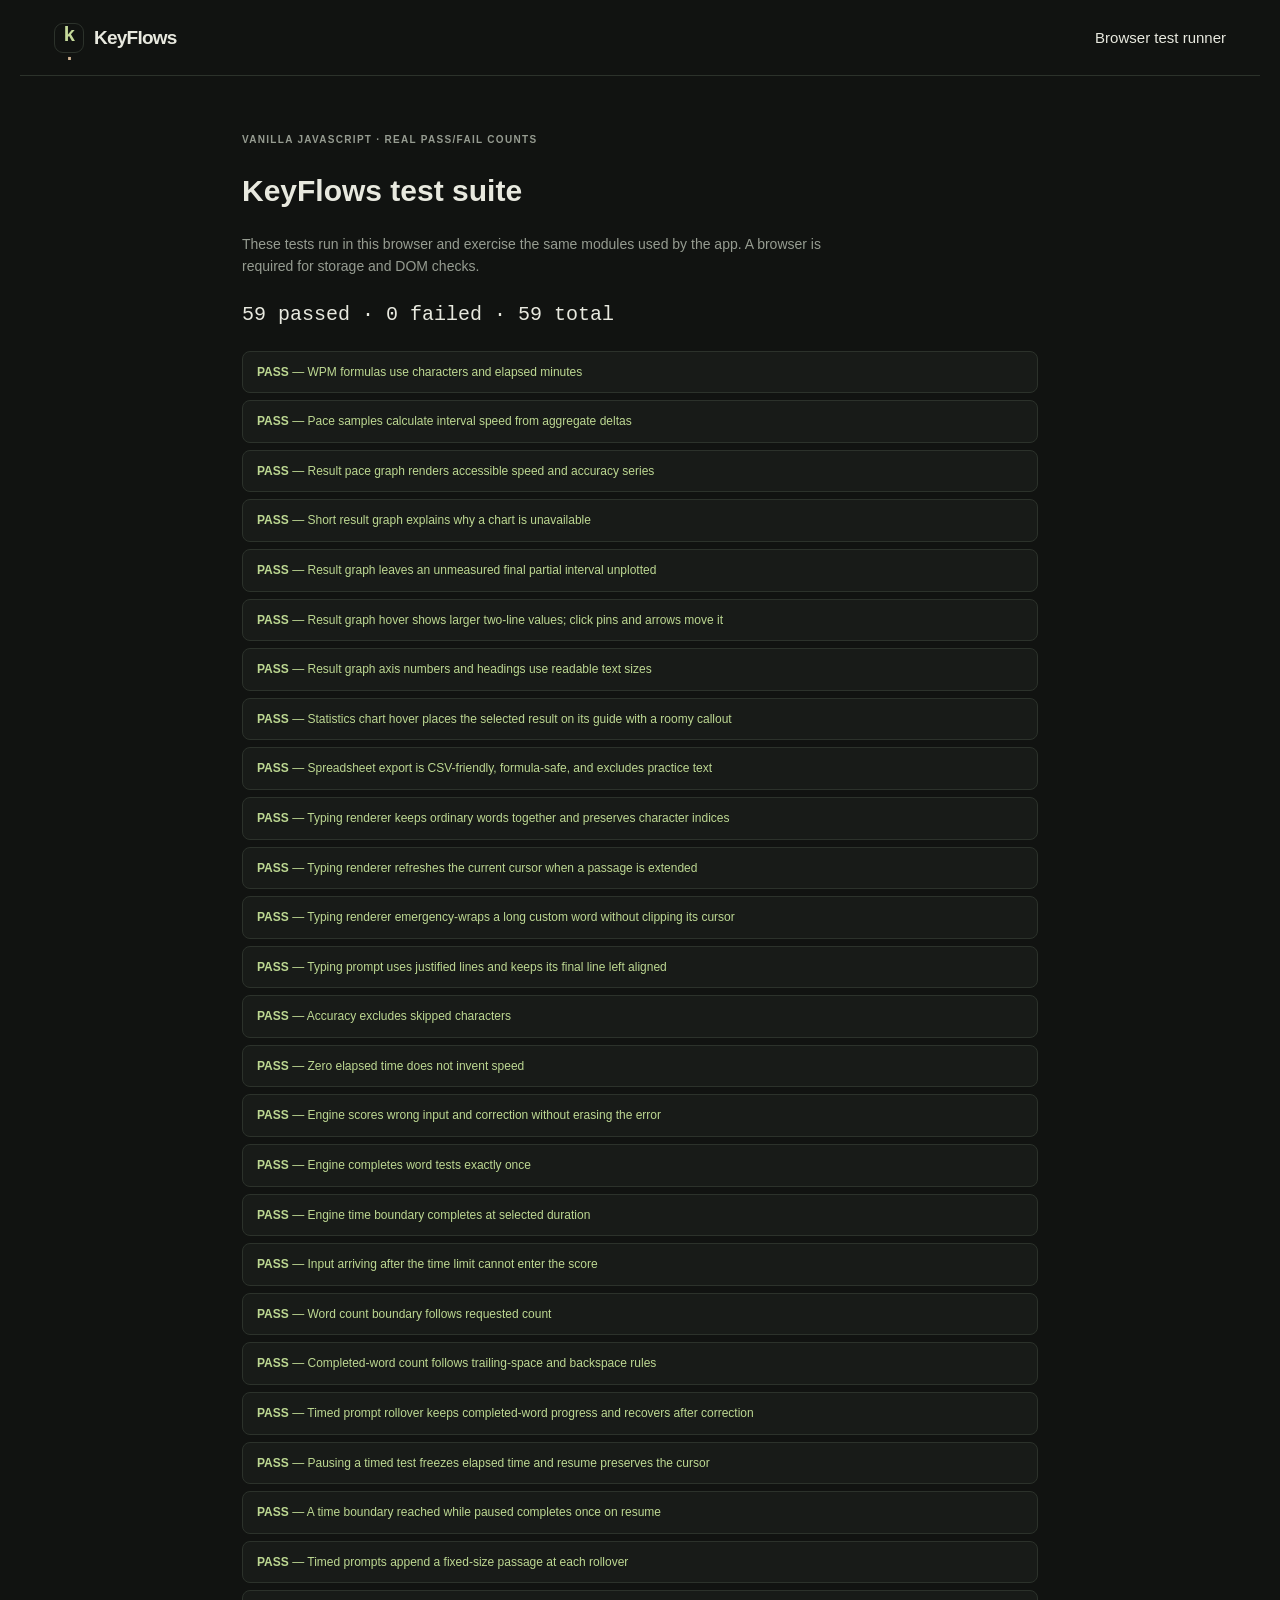
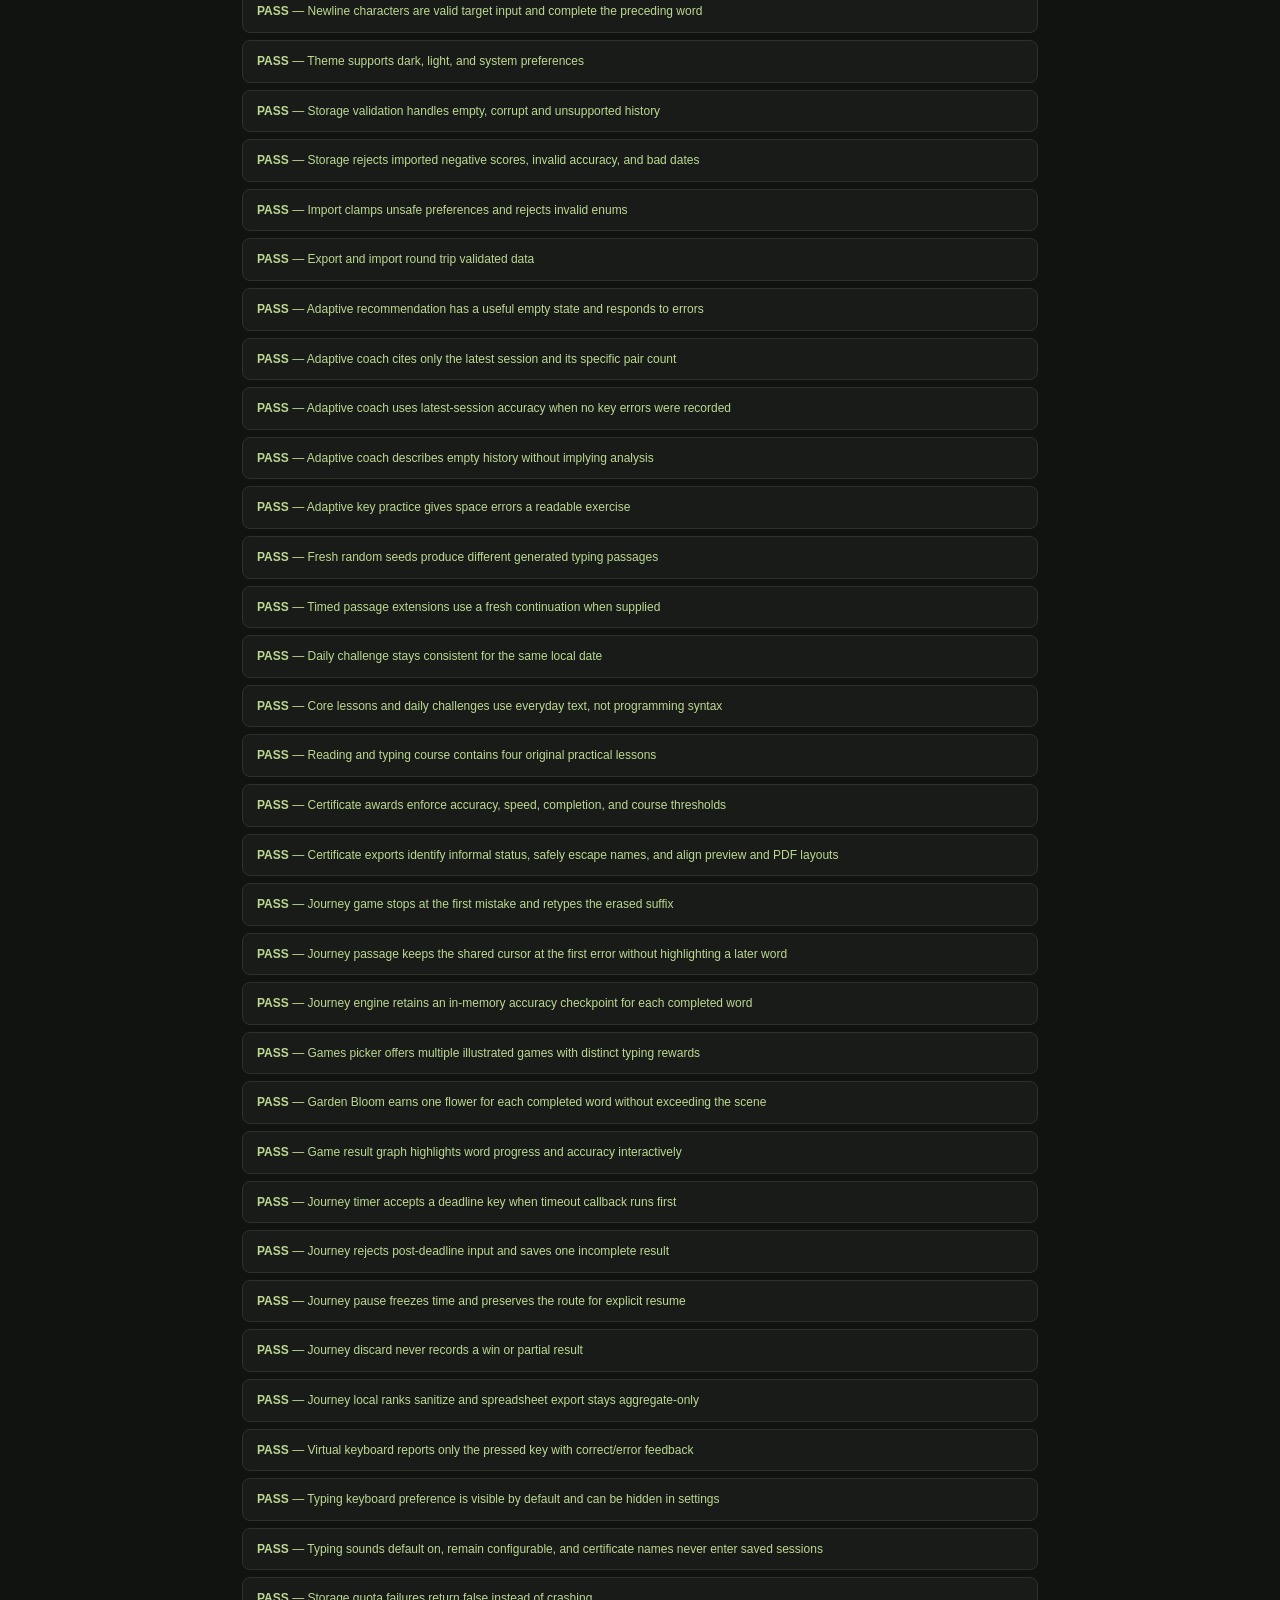
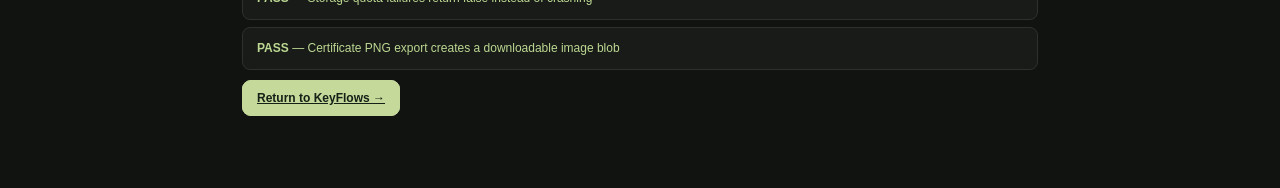
==== commit 76c5e894: "feat: add certificates, typing sounds, and games Add locally generated certificate previews and down" ====
--- a/tests/index.html
+++ b/tests/index.html
@@ -6,7 +6,7 @@
   <title>KeyFlows browser tests</title>
   <link rel="stylesheet" href="../css/styles.css">
   <link rel="stylesheet" href="../css/responsive.css">
-  <link rel="stylesheet" href="../css/accessibility.css?v=1.1.4">
+  <link rel="stylesheet" href="../css/accessibility.css?v=1.1.7">
   <style>
     main{max-width:860px}
     #test-results{list-style:none;padding:0}
@@ -29,6 +29,6 @@
     <ul id="test-results"></ul>
     <a class="button button-primary" href="../">Return to KeyFlows →</a>
   </main>
-  <script type="module" src="tests.js?v=1.5.3"></script>
+  <script type="module" src="tests.js?v=1.8.8"></script>
 </body>
 </html>
--- a/css/styles.css
+++ b/css/styles.css
@@ -3,3 +3,10 @@
 *{box-sizing:border-box}html{scroll-behavior:smooth}body{margin:0;background:var(--bg);color:var(--ink);font:15px/1.55 var(--sans);min-height:100vh;transition:background var(--motion),color var(--motion)}button,input,select,textarea{font:inherit}button{color:inherit;cursor:pointer}button:focus-visible,a:focus-visible,select:focus-visible,input:focus-visible,textarea:focus-visible{outline:2px solid var(--accent);outline-offset:3px}button:disabled{opacity:.45;cursor:not-allowed}.sr-only{position:absolute;width:1px;height:1px;padding:0;margin:-1px;overflow:hidden;clip:rect(0,0,0,0);white-space:nowrap;border:0}.skip-link{position:fixed;top:-60px;left:16px;background:var(--accent);color:var(--accent-ink);padding:10px 16px;border-radius:8px;z-index:20}.skip-link:focus{top:12px}.topbar{height:76px;max-width:1240px;margin:auto;display:flex;align-items:center;justify-content:space-between;padding:0 34px;border-bottom:1px solid var(--line)}.brand{display:flex;align-items:center;gap:10px;color:var(--ink);text-decoration:none;font-weight:700;letter-spacing:-.04em;font-size:19px}.brand-mark{display:inline-grid;place-items:center;border:1px solid var(--line);border-radius:9px;width:30px;height:30px;font:700 20px var(--mono);color:var(--accent)}.brand-mark span{color:var(--warm)}.primary-nav{display:flex;gap:5px}.nav-link,.icon-button,.profile-pill{background:none;border:0;color:var(--muted);border-radius:9px}.nav-link{padding:9px 13px;font-size:13px}.nav-link:hover,.nav-link.active{background:var(--surface-2);color:var(--ink)}.top-actions{display:flex;align-items:center;gap:9px}.icon-button{width:38px;height:38px;border:1px solid var(--line);font-size:17px}.icon-button:hover,.profile-pill:hover{background:var(--surface-2);color:var(--ink)}.profile-pill{border:1px solid var(--line);padding:9px 12px;font-size:12px}.profile-pill span{margin-left:5px}main{max-width:1060px;margin:auto;padding:56px 32px 80px}.view{display:none;animation:appear .28s ease}.view.active{display:block}@keyframes appear{from{opacity:.5;transform:translateY(4px)}to{opacity:1;transform:none}}.hero-line{display:flex;align-items:flex-end;justify-content:space-between;margin-bottom:36px}.eyebrow{font-size:10px;font-weight:700;letter-spacing:.13em;color:var(--muted)}.live-dot,.status-dot{display:inline-block;width:7px;height:7px;background:var(--accent);border-radius:50%;margin-right:8px;vertical-align:middle}.hero-line h1,.section-heading h1{margin:10px 0 8px;font-size:clamp(36px,5vw,52px);letter-spacing:-.055em;line-height:1.08;font-weight:600}.hero-line h1 em,.section-heading h1 em{font-family:Georgia,serif;font-weight:400;color:var(--accent)}.subhead{color:var(--muted);margin:0;max-width:600px;font-size:14px}.streak-mini{display:flex;align-items:center;gap:12px;padding:13px 17px;border:1px solid var(--line);border-radius:12px;background:var(--surface);margin-bottom:3px}.streak-icon{font-size:22px;color:var(--warm)}.streak-mini b,.streak-mini small{display:block}.streak-mini b{font-size:13px}.streak-mini small{font-size:11px;color:var(--muted)}.practice-shell{border:1px solid var(--line);border-radius:18px;background:var(--surface);padding:20px 22px 14px;box-shadow:0 10px 38px #0000000a}.mode-toolbar{display:flex;align-items:center;gap:16px;flex-wrap:wrap;padding-bottom:16px;border-bottom:1px solid var(--line)}.segmented,.option-group{display:flex;align-items:center;background:var(--bg);border-radius:9px;padding:3px;gap:2px}.segment,.option{border:0;background:transparent;color:var(--muted);border-radius:7px;padding:7px 11px;font-size:12px}.segment.selected,.option.selected{background:var(--surface-3);color:var(--ink);box-shadow:0 1px 4px #0002}.option{font-family:var(--mono);padding:6px 9px}.select-wrap select,.field{border:1px solid var(--line);background:var(--surface);color:var(--ink);border-radius:8px;padding:8px 11px;font-size:12px}.toggle-label{font-size:12px;color:var(--muted);display:flex;gap:6px;align-items:center;cursor:pointer}.toggle-label input{accent-color:var(--accent);width:15px;height:15px}.hidden{display:none!important}.live-stats{display:flex;align-items:center;gap:28px;padding:21px 4px 17px}.metric{min-width:64px}.metric span,.result-metrics span,.stat-tile>span{display:block;font-size:9px;letter-spacing:.11em;color:var(--muted);font-weight:700}.metric strong{font:600 25px var(--mono);display:block;margin-top:1px}.timer-metric strong{color:var(--accent)}.timer-metric strong span{display:inline;font:400 13px var(--mono);letter-spacing:0;color:var(--muted)}.keyboard-hint{margin-left:auto;color:var(--dim);font-size:11px}kbd{font:11px var(--mono);padding:3px 6px;border:1px solid var(--line);border-radius:5px;color:var(--muted);background:var(--surface-2)}.keyboard-hint i{font-style:normal;padding:0 6px;color:var(--dim)}.typing-card{position:relative;background:var(--bg);border:1px solid var(--line);border-radius:12px;padding:17px 20px 12px;min-height:194px;cursor:text;overflow:hidden}.typing-meta,.typing-footer{display:flex;justify-content:space-between;align-items:center;color:var(--muted);font-size:11px}.text-action{background:none;border:0;color:var(--muted);padding:4px 0;font-size:11px}.text-action:hover{color:var(--accent)}.text-action span{color:var(--accent);padding-left:4px}.typing-text{height:106px;overflow:hidden;position:relative;padding-top:18px;font:20px/1.75 var(--mono);letter-spacing:.015em;color:var(--dim);word-break:break-word;user-select:none}.char{position:relative;white-space:pre}.char.correct{color:var(--ink)}.char.incorrect{color:var(--bad);background:#ee8e8420;border-radius:2px;text-decoration:underline;text-decoration-color:var(--bad);text-underline-offset:4px}.char.current:before{content:"";position:absolute;left:-1px;top:1px;bottom:0;width:2px;background:var(--accent);animation:blink 1s step-end infinite}.char.current{color:var(--ink)}@keyframes blink{50%{opacity:0}}.typing-input{position:absolute;opacity:.01;width:1px;height:1px;top:40%;left:50%;resize:none;border:0;padding:0}.start-overlay{position:absolute;inset:37px 0 36px;border:0;background:linear-gradient(90deg,transparent,#111311e8 20%,#111311e8 80%,transparent);color:var(--ink);display:flex;gap:11px;align-items:center;justify-content:center;font-size:13px;opacity:1;transition:opacity var(--motion)}:root[data-theme="light"] .start-overlay{background:linear-gradient(90deg,transparent,#f5f4eeed 20%,#f5f4eeed 80%,transparent)}.start-overlay.hidden{opacity:0;pointer-events:none}.play-icon{width:26px;height:26px;display:grid;place-items:center;border-radius:50%;background:var(--accent);color:var(--accent-ink);font-size:12px}.typing-footer{margin-top:12px;font-size:10px}.key-icon{font-size:15px;margin-right:6px}.below-practice{display:flex;align-items:center;justify-content:space-between;padding:15px 2px 0}.quiet-button{border:0;background:transparent;color:var(--muted);font-size:11px;padding:6px}.quiet-button:hover{color:var(--ink)}.quiet-button>span{font-size:16px;color:var(--accent);vertical-align:-1px;margin-right:4px}.quiet-button kbd{margin-left:5px}.privacy-note{font-size:10px;color:var(--dim)}.privacy-note span{padding:0 6px}.next-exercise{margin-top:26px;border:1px solid var(--line);border-radius:14px;background:linear-gradient(110deg,var(--surface),var(--bg));padding:20px 23px;display:flex;align-items:center;gap:16px}.next-icon,.card-icon{display:grid;place-items:center;flex:none;width:40px;height:40px;background:var(--surface-3);border-radius:12px;color:var(--accent);font-size:20px}.next-copy{flex:1}.next-copy h2{font-size:15px;margin:5px 0 2px;font-weight:600}.next-copy p{font-size:11px;color:var(--muted);margin:0}.button{border-radius:9px;padding:10px 14px;border:1px solid var(--line);font-size:12px;font-weight:600;transition:transform var(--motion),background var(--motion)}.button:hover{transform:translateY(-1px)}.button span{margin-left:8px}.button-primary{background:var(--accent);color:var(--accent-ink);border-color:var(--accent)}.button-primary:hover{filter:brightness(1.05)}.button-secondary{background:var(--surface-2);color:var(--ink)}.button-secondary:hover{background:var(--surface-3)}.button-danger{background:transparent;border-color:#b1443a66;color:var(--bad)}.section-heading{display:flex;justify-content:space-between;align-items:flex-end;margin-bottom:30px}.section-heading h1{font-size:42px}.section-heading .button{margin-bottom:5px}.practice-grid{display:grid;grid-template-columns:1.35fr 1fr;gap:16px}.coach-card,.goal-card,.chart-card,.stat-tile,.challenge-card{border:1px solid var(--line);background:var(--surface);border-radius:15px;padding:23px}.coach-card{background:linear-gradient(140deg,var(--surface),var(--surface-2));}.coach-card .card-icon{margin-bottom:21px}.coach-card h2,.goal-card h2{font-size:21px;letter-spacing:-.03em;margin:8px 0}.coach-card p,.goal-card p{font-size:12px;color:var(--muted);max-width:440px}.weakness-tags{display:flex;gap:7px;margin:20px 0}.weakness-tags span{font-size:10px;padding:5px 9px;border:1px solid var(--line);border-radius:99px;color:var(--muted)}.goal-progress{display:flex;align-items:center;gap:15px;margin:23px 0}.goal-progress b,.goal-progress small{display:block}.goal-progress b{font:15px var(--mono)}.goal-progress small{font-size:10px;color:var(--muted);margin-top:3px}.ring{width:60px;height:60px;border-radius:50%;display:grid;place-items:center;background:conic-gradient(var(--accent) 0deg,var(--surface-3) 0);position:relative}.ring:before{content:"";position:absolute;inset:6px;border-radius:50%;background:var(--surface)}.ring span{z-index:1;font:11px var(--mono)}.field-label{display:block;font-size:11px;color:var(--muted);margin:13px 0 7px}.field{width:100%;font-size:12px}.subsection-title{font-size:16px;margin:35px 0 14px}.exercise-grid,.lesson-grid{display:grid;grid-template-columns:repeat(3,1fr);gap:12px}.exercise-card,.lesson-card{border:1px solid var(--line);background:var(--surface);border-radius:12px;padding:17px;text-align:left;transition:border var(--motion),transform var(--motion)}.exercise-card:hover,.lesson-card:hover{border-color:var(--accent);transform:translateY(-2px)}.exercise-card b,.exercise-card span,.lesson-card b,.lesson-card span{display:block}.exercise-card b,.lesson-card b{font-size:13px;margin:8px 0 4px}.exercise-card span,.lesson-card span{font-size:11px;color:var(--muted)}.exercise-card i,.lesson-number{font-style:normal;color:var(--accent);font:12px var(--mono)}.lesson-card{min-height:136px}.lesson-active{margin-top:26px;border:1px solid var(--line);background:var(--surface);border-radius:15px;padding:24px}.lesson-copy h2{font-size:25px;margin:7px 0}.lesson-copy p{color:var(--muted);font-size:13px}.lesson-target{font:18px/1.8 var(--mono);color:var(--dim);padding:20px;border-radius:10px;background:var(--bg);margin:20px 0;word-break:break-word}.date-badge{border:1px solid var(--line);border-radius:9px;padding:9px 13px;font-size:11px;color:var(--muted)}.challenge-card{padding:25px}.challenge-top{display:flex;align-items:center;gap:14px}.challenge-mark{font-size:27px;color:var(--warm)}.challenge-top h2{margin:2px 0;font-size:20px}.local-badge{margin-left:auto;color:var(--muted);font-size:9px;letter-spacing:.1em;border:1px solid var(--line);border-radius:20px;padding:6px 9px}.challenge-card>p{font-size:12px;color:var(--muted)}.challenge-sample{font:17px/1.7 var(--mono);color:var(--muted);background:var(--bg);padding:18px;border-radius:9px;margin:20px 0}.challenge-bottom{display:flex;align-items:center;justify-content:space-between}.challenge-bottom strong{display:block;font:20px var(--mono);margin-top:4px}.notice{display:flex;gap:10px;margin-top:15px;padding:13px;border:1px solid var(--line);border-radius:10px;color:var(--muted);font-size:11px}.notice p{margin:0}.notice>span{color:var(--accent)}.history-list{border:1px solid var(--line);border-radius:12px;overflow:hidden;background:var(--surface)}.empty-state{color:var(--muted);font-size:12px;padding:24px;text-align:center}.history-row{display:grid;grid-template-columns:1fr 90px 80px 100px;gap:12px;padding:13px 16px;border-bottom:1px solid var(--line);align-items:center;font-size:11px}.history-row:last-child{border-bottom:0}.history-row strong{font:14px var(--mono)}.history-row small{color:var(--muted);display:block}.history-row .row-date{color:var(--muted)}.stat-grid{display:grid;grid-template-columns:repeat(4,1fr);gap:12px;margin-bottom:15px}.stat-tile strong{display:block;font:28px var(--mono);margin:12px 0 0}.stat-tile small{font-size:10px;color:var(--muted)}.charts-grid{display:grid;grid-template-columns:1fr 1fr;gap:14px}.chart-card{padding:20px}.chart-heading{display:flex;justify-content:space-between;align-items:center}.chart-heading h2{font-size:15px;margin:4px 0}.chart-unit{font:9px var(--mono);color:var(--muted)}.chart-card svg{width:100%;height:auto;margin-top:14px;overflow:visible}.chart-card svg text{fill:var(--muted);font:11px var(--sans)}.chart-card svg .grid-line{stroke:var(--line);stroke-dasharray:3 5}.chart-card svg .chart-line{fill:none;stroke:var(--accent);stroke-width:2.5}.chart-card svg .chart-area{fill:var(--accent);opacity:.11}.chart-card svg .chart-point{fill:var(--surface);stroke:var(--accent);stroke-width:2}.history-heading{display:flex;align-items:center;justify-content:space-between;margin:30px 0 12px}.history-heading h2{font-size:16px;margin:0}.history-heading span{font-size:10px;color:var(--muted)}.site-footer{max-width:1240px;margin:auto;padding:18px 34px 25px;display:flex;justify-content:space-between;border-top:1px solid var(--line);color:var(--muted);font-size:10px}.site-footer b{color:var(--warm);padding-left:3px}.dialog{border:1px solid var(--line);border-radius:18px;background:var(--surface);color:var(--ink);padding:27px;width:min(500px,calc(100vw - 30px));max-height:90vh;overflow:auto;box-shadow:var(--shadow)}dialog::backdrop{background:#080a08b8;backdrop-filter:blur(3px)}.dialog h2{margin:6px 0 20px;font-size:25px;letter-spacing:-.03em}.dialog-close{position:absolute;right:16px;top:14px;width:30px;height:30px;border:0;border-radius:50%;background:var(--surface-2);font-size:20px;color:var(--muted)}.dialog-close:hover{color:var(--ink)}.settings-section .field-label span{float:right;color:var(--dim);font-size:9px}.settings-buttons{display:flex;flex-wrap:wrap;gap:7px;margin-top:18px}.settings-buttons .button{font-size:10px}.privacy-explainer{font-size:11px;color:var(--muted);margin:20px 0 0}.result-dialog{width:min(620px,calc(100vw - 28px));padding:18px}.result-card{border:1px solid var(--line);background:var(--bg);border-radius:12px;padding:25px}.result-brand{display:flex;align-items:center;gap:8px;font-weight:700;font-size:13px}.result-brand .brand-mark{width:25px;height:25px;font-size:16px}.result-tag{margin-left:auto;font-size:9px;color:var(--muted);letter-spacing:.13em}.result-headline{margin:29px 0 18px}.result-headline h2{margin:5px 0 0;font:26px Georgia,serif;color:var(--accent)}.result-metrics{display:grid;grid-template-columns:1.3fr 1fr 1fr;border-top:1px solid var(--line);border-bottom:1px solid var(--line);padding:18px 0}.result-metrics strong{font:24px var(--mono);display:block;margin-top:4px}.result-primary strong{font-size:43px;color:var(--accent)}.result-detail{display:flex;gap:22px;padding:15px 0;color:var(--muted);font-size:10px}.result-detail b{color:var(--ink)}.result-comparison{font-size:11px;color:var(--muted);border-top:1px solid var(--line);padding-top:13px}.result-footer{font:italic 13px Georgia,serif;color:var(--warm);text-align:right;margin-top:17px}.result-actions{display:flex;align-items:center;justify-content:center;gap:9px;padding:15px 0 6px}.result-recommend{padding:10px 6px;border-top:1px solid var(--line)}.result-recommend p{font-size:11px;color:var(--muted);margin:5px 0}.formula-list p,.shortcut-list p{display:grid;grid-template-columns:130px 1fr;gap:10px;border-bottom:1px solid var(--line);padding:10px 0;margin:0;font-size:11px}.formula-list b{color:var(--accent)}.formula-list span,.shortcut-list span{color:var(--muted)}.shortcut-list h3{font-size:13px;margin:23px 0 8px}.shortcut-list p{grid-template-columns:150px 1fr;align-items:center}.shortcut-list kbd{margin-right:3px}.full-button{width:100%;margin-top:15px}.dialog>.subhead{margin:-10px 0 15px}.toast-region{position:fixed;bottom:22px;left:50%;transform:translateX(-50%);z-index:30;display:grid;gap:8px}.toast{padding:10px 15px;border-radius:9px;background:var(--surface-3);border:1px solid var(--line);box-shadow:var(--shadow);font-size:12px;animation:appear .2s ease}.field::placeholder{color:var(--dim)}
 @media(prefers-reduced-motion:reduce){*,*:before,*:after{scroll-behavior:auto!important;animation-duration:.01ms!important;animation-iteration-count:1!important;transition-duration:.01ms!important}}
 .milestone-card{display:grid;grid-template-columns:44px 1fr 1fr;align-items:center;gap:14px;padding:16px;border:1px solid var(--line);background:var(--surface);border-radius:12px;margin:13px 0}.level-mark{width:42px;height:42px;border-radius:50%;display:grid;place-items:center;background:var(--accent);color:var(--accent-ink);font:16px var(--mono)}.milestone-copy b,.milestone-copy span{display:block}.milestone-copy b{font-size:13px}.milestone-copy span{font-size:10px;color:var(--muted)}.xp-track{height:6px;border-radius:6px;background:var(--surface-3);overflow:hidden}.xp-track span{display:block;width:0;height:100%;background:var(--accent);transition:width .3s ease}.badge-grid{display:grid;grid-template-columns:repeat(5,1fr);gap:8px;margin-top:10px}.badge{display:flex;align-items:center;gap:7px;padding:9px;border:1px solid var(--line);background:var(--surface);border-radius:9px;color:var(--dim);font-size:9px}.badge span{font-size:14px}.badge.earned{border-color:color-mix(in srgb,var(--accent) 45%,var(--line));color:var(--ink)}.badge.earned span{color:var(--accent)}.challenge-actions{display:flex;gap:8px;flex-wrap:wrap;justify-content:flex-end}.result-trend{font-size:10px;color:var(--muted);padding:10px 0 0}.char.correct{text-decoration:underline;text-decoration-style:dotted;text-decoration-color:var(--good);text-underline-offset:4px}
+.char.incorrect.current{color:var(--bad)}
+.certificate-dialog .field-label{display:block;margin:12px 0 5px}
+.certificate-dialog .field{width:100%}
+.certificate-dialog .settings-buttons{display:flex;gap:8px;flex-wrap:wrap;margin-top:14px}
+.certificate-preview-card{margin:17px 0;padding:10px;border:1px solid var(--line);border-radius:12px;background:var(--surface-2)}
+.certificate-preview-card img{display:block;width:100%;height:auto;aspect-ratio:1200/850;object-fit:contain;border-radius:7px}
+.certificate-preview-card figcaption{margin-top:8px;text-align:center;color:var(--muted);font-size:11px}
--- a/css/accessibility.css
+++ b/css/accessibility.css
@@ -59,6 +59,8 @@
   border: 1px solid var(--line);
   border-radius: 11px;
   background: var(--surface);
+  overflow-x: auto;
+  overscroll-behavior-inline: contain;
 }
 
 .result-pace-heading,
@@ -76,14 +78,14 @@
 .result-pace-note,
 .result-pace-explainer {
   color: var(--muted);
-  font-size: 10px;
+  font-size: 12px;
 }
 
 .result-legend {
   gap: 8px 17px;
   margin: 10px 0 0;
   color: var(--muted);
-  font-size: 10px;
+  font-size: 12px;
 }
 
 .result-legend span {
@@ -133,11 +135,11 @@
 .result-axis-label,
 .result-axis-title {
   fill: var(--muted);
-  font: 10px var(--sans);
+  font: 600 16px var(--sans);
 }
 
 .result-axis-title {
-  font-size: 9px;
+  font-size: 13px;
   font-weight: 700;
   letter-spacing: .08em;
 }
@@ -183,6 +185,39 @@
   margin: 3px 0 0;
 }
 
+#result-dialog .result-detail,
+#result-dialog .result-comparison {
+  font-size: 13px;
+  line-height: 1.5;
+}
+
+#result-dialog .result-metrics span {
+  font-size: 12px;
+  letter-spacing: .08em;
+}
+
+#result-dialog .result-tag,
+#result-dialog .result-headline .eyebrow,
+#result-dialog #result-pace-title,
+#result-dialog .result-recommend .eyebrow {
+  font-size: 12px;
+}
+
+#result-dialog .result-trend {
+  font-size: 12px;
+  line-height: 1.5;
+}
+
+#result-dialog .result-recommend p {
+  font-size: 13px;
+  line-height: 1.5;
+}
+
+#result-dialog .result-recommend small {
+  font-size: 11px;
+  line-height: 1.5;
+}
+
 .result-focus-line {
   stroke: var(--warm);
   stroke-width: 1.5;
@@ -242,7 +277,45 @@
 #result-chart .result-sample-callout text,
 .chart-card svg .chart-sample-callout text {
   fill: var(--ink);
-  font: 600 9px var(--mono);
+  font: 600 14px var(--mono);
+}
+
+#result-chart .result-sample-callout .callout-time {
+  font-size: 13px;
+}
+
+#result-chart .result-sample-callout .callout-values {
+  font-size: 13px;
+}
+
+.chart-card svg > text {
+  font: 600 13px var(--sans);
+}
+
+.result-chart-help,
+.result-chart-selected,
+.chart-interaction-help,
+.chart-interaction-summary {
+  font-size: 12px;
+  line-height: 1.5;
+}
+
+.result-chart-summary,
+.result-chart-empty,
+.result-pace-explainer {
+  font-size: 12px;
+  line-height: 1.5;
+}
+
+.result-chart-scroll-hint {
+  display: none;
+  margin: 4px 0 0;
+  color: var(--muted);
+  font-size: 12px;
+}
+
+.chart-scroll-note {
+  display: none;
 }
 
 .result-sample-callout,
@@ -277,13 +350,37 @@
     padding: 12px 9px 9px;
   }
 
+  .result-chart {
+    min-width: 540px;
+  }
+
+  .result-chart-scroll-hint {
+    display: block;
+  }
+
+  .chart-card {
+    overflow-x: auto;
+    overscroll-behavior-inline: contain;
+  }
+
+  .chart-card svg {
+    min-width: 520px;
+  }
+
+  .chart-scroll-note {
+    margin: 5px 0;
+    color: var(--muted);
+    font-size: 12px;
+    line-height: 1.5;
+  }
+
   .result-pace-note {
     width: 100%;
   }
 
   .result-legend {
     gap: 7px 11px;
-    font-size: 9px;
+    font-size: 12px;
   }
 }
 
